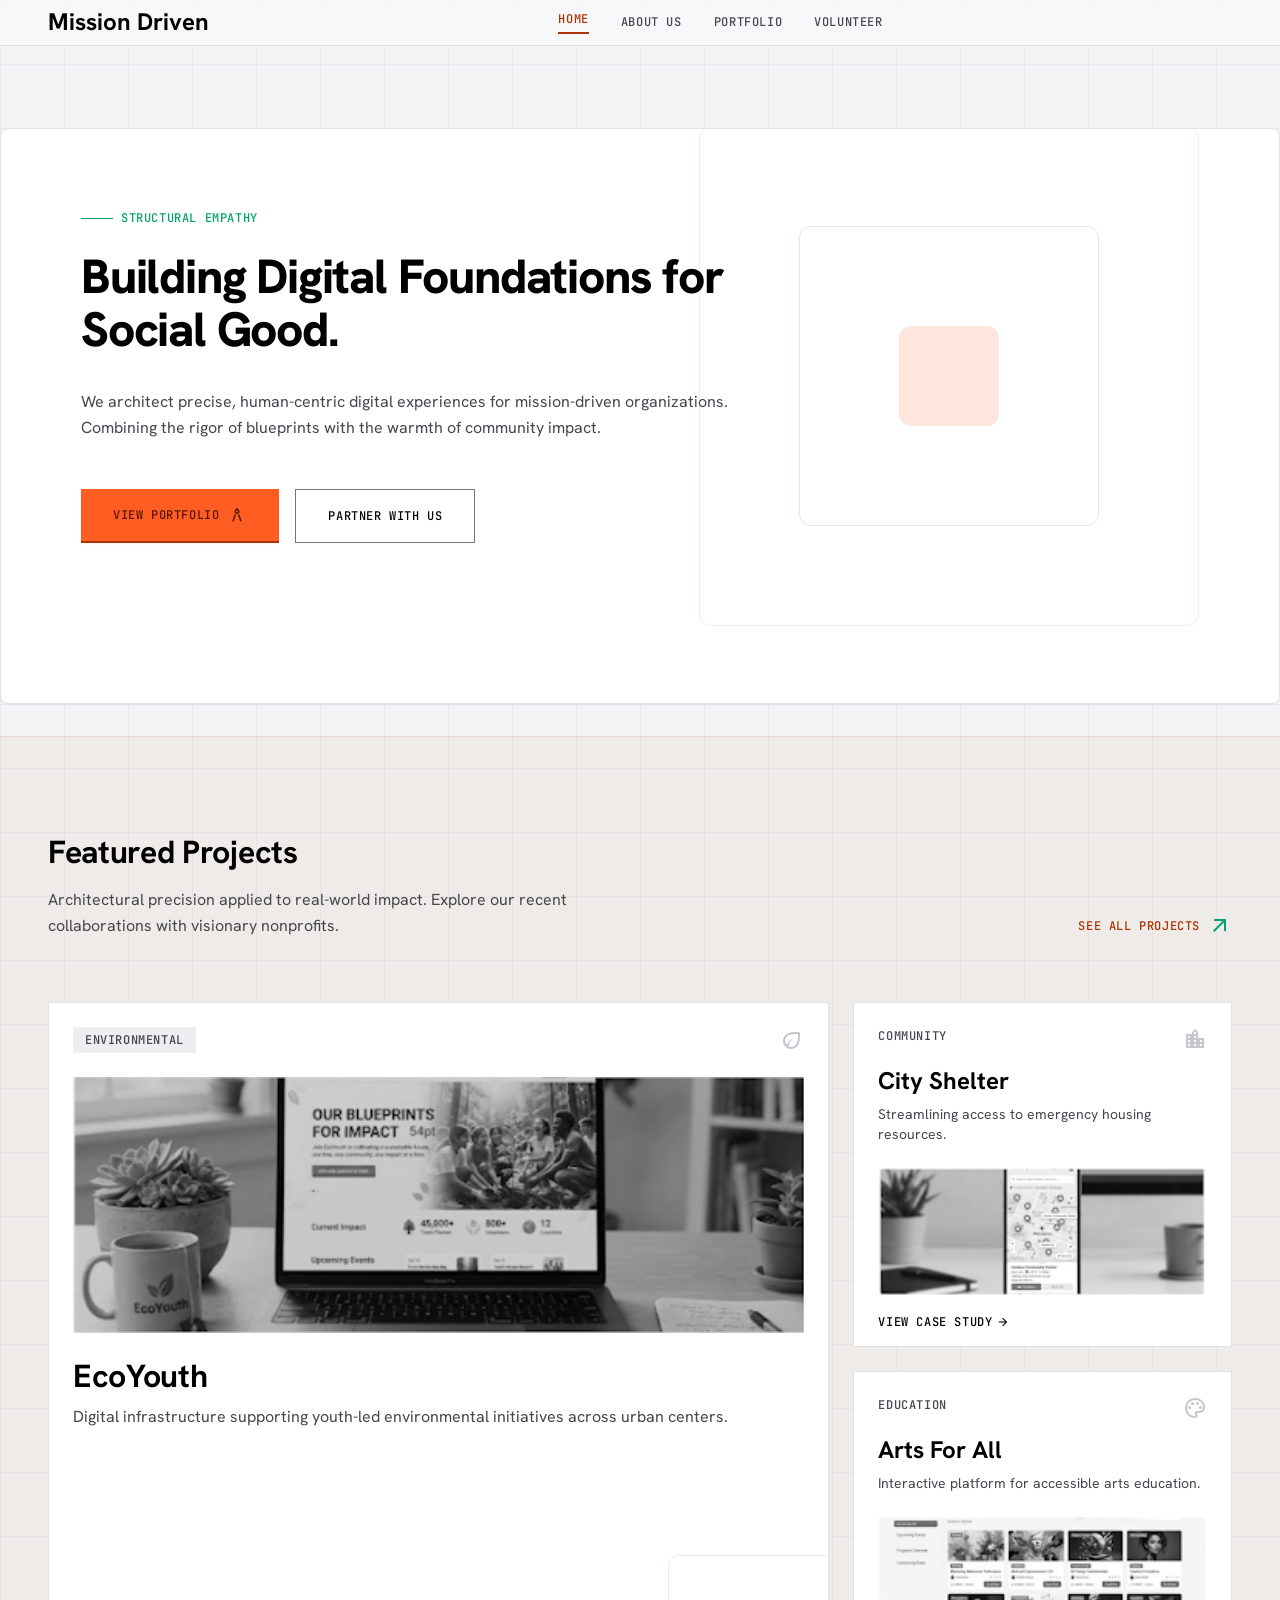
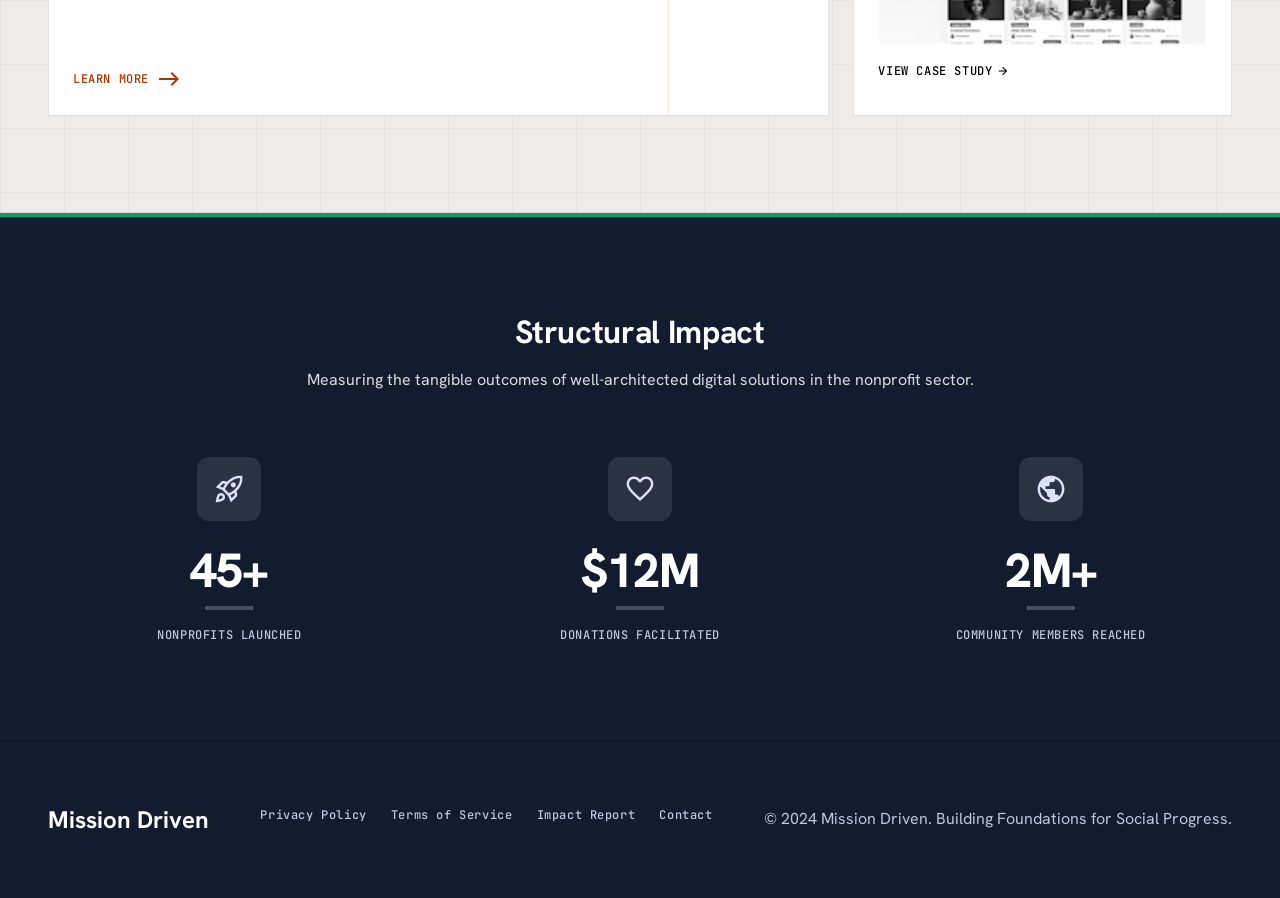
==== mission-driven-github-pages/index.html @ 4c07fe92 "Add files via upload" ====
<!DOCTYPE html>

<html lang="en"><head>
<meta charset="utf-8"/>
<meta content="width=device-width, initial-scale=1.0" name="viewport"/>
<title>Mission Driven | Building Digital Foundations for Social Good</title>

<link href="https://fonts.googleapis.com/css2?family=Material+Symbols+Outlined:wght,FILL@100..700,0..1&amp;display=swap" rel="stylesheet"/>
<link href="https://fonts.googleapis.com/css2?family=Hanken+Grotesk:wght@400;700;800&amp;family=JetBrains+Mono:wght@500&amp;display=swap" rel="stylesheet"/>

<link href="styles.css" rel="stylesheet"/></head>
<body class="page-home bg-surface-container-low text-on-background font-body-md antialiased min-h-screen flex flex-col structural-grid relative">
<!-- TopNavBar -->
<header class="bg-surface/80 dark:bg-surface-container-highest/80 backdrop-blur-md fixed top-0 w-full z-50 border-b border-primary/10 transition-all duration-200 ease-in-out">
<div class="flex justify-between items-center w-full px-margin-desktop py-unit max-w-max-width mx-auto">
<div class="flex items-center gap-4 hover:translate-x-[-2px] hover:translate-y-[-2px] hover:shadow-[2px_2px_0px_0px_rgba(173,51,0,1)] transition-all duration-200">
<span class="font-headline-lg text-headline-lg-mobile font-bold text-primary dark:text-primary-fixed">Mission Driven</span>
</div>
<nav class="hidden md:flex gap-8 items-center h-full">
<a class="font-label-sm text-label-sm uppercase text-secondary font-bold border-b-2 border-secondary pb-1 hover:translate-x-[-2px] hover:translate-y-[-2px] hover:shadow-[2px_2px_0px_0px_rgba(173,51,0,1)] transition-all duration-200" href="index.html">Home</a>
<a class="font-label-sm text-label-sm uppercase text-on-surface-variant hover:text-primary transition-colors hover:translate-x-[-2px] hover:translate-y-[-2px] hover:shadow-[2px_2px_0px_0px_rgba(173,51,0,1)] duration-200" href="about.html">About Us</a>
<a class="font-label-sm text-label-sm uppercase text-on-surface-variant hover:text-primary transition-colors hover:translate-x-[-2px] hover:translate-y-[-2px] hover:shadow-[2px_2px_0px_0px_rgba(173,51,0,1)] duration-200" href="portfolio.html">Portfolio</a>
<a class="font-label-sm text-label-sm uppercase text-on-surface-variant hover:text-primary transition-colors hover:translate-x-[-2px] hover:translate-y-[-2px] hover:shadow-[2px_2px_0px_0px_rgba(173,51,0,1)] duration-200" href="volunteer.html">Volunteer</a>
</nav>
<div class="flex items-center">
<button class="md:hidden text-primary">
<span class="material-symbols-outlined" data-icon="menu">menu</span>
</button>
</div>
</div>
</header>
<main class="flex-grow pt-24">
<!-- Hero Section -->
<section class="relative pt-12 pb-32 px-margin-mobile md:px-margin-desktop max-w-max-width mx-auto overflow-hidden bg-surface-container-lowest my-8 rounded-xl shadow-sm border border-surface-container-highest">
<div class="grid grid-cols-1 md:grid-cols-12 gap-gutter relative z-10 p-8">
<div class="col-span-1 md:col-span-8 flex flex-col justify-center">
<div class="inline-flex items-center gap-2 mb-6 font-label-sm text-label-sm uppercase text-vital-green">
<span class="w-8 h-[1px] bg-vital-green"></span>
                        STRUCTURAL EMPATHY
                    </div>
<h1 class="font-display-lg text-headline-lg-mobile md:text-display-lg text-primary mb-8 tracking-tight max-w-3xl">
                        Building Digital Foundations for Social Good.
                    </h1>
<p class="font-body-md text-body-md text-on-surface-variant mb-12 max-w-2xl leading-relaxed">
                        We architect precise, human-centric digital experiences for mission-driven organizations. Combining the rigor of blueprints with the warmth of community impact.
                    </p>
<div class="flex flex-wrap gap-4">
<button class="bg-secondary-container text-on-secondary-container font-label-sm text-label-sm uppercase px-8 py-4 rounded hover:text-on-secondary transition-colors flex items-center gap-2 border-b-2 border-secondary shadow-sm hover:translate-x-[-2px] hover:translate-y-[-2px] hover:shadow-[2px_2px_0px_0px_rgba(173,51,0,1)] hover:bg-vital-green" onclick="window.location.href='portfolio.html'" type="button">
                            View Portfolio
                            <span class="material-symbols-outlined" data-icon="architecture" style="font-size: 20px;">architecture</span>
</button>
<button class="bg-transparent border border-outline text-primary font-label-sm text-label-sm uppercase px-8 py-4 rounded hover:bg-surface-container transition-colors flex items-center gap-2 hover:translate-x-[-2px] hover:translate-y-[-2px] hover:shadow-[2px_2px_0px_0px_rgba(173,51,0,1)]" onclick="window.location.href='volunteer.html'" type="button">
                            Partner With Us
                        </button>
</div>
</div>
<div class="hidden md:block col-span-4 relative">
<div class="absolute right-0 top-1/2 transform -translate-y-1/2 w-[500px] h-[500px] border border-secondary/20 rounded-full flex items-center justify-center opacity-50">
<div class="w-[300px] h-[300px] border border-secondary/30 rounded-full flex items-center justify-center">
<div class="w-[100px] h-[100px] bg-secondary-container/30 rounded-full"></div>
</div>
</div>
</div>
</div>
</section>
<!-- Featured Projects (Bento Grid) -->
<section class="py-24 px-margin-mobile md:px-margin-desktop bg-secondary/5 border-y border-secondary/10">
<div class="max-w-max-width mx-auto">
<div class="flex flex-col md:flex-row justify-between items-end mb-16">
<div>
<h2 class="font-headline-lg text-headline-lg text-primary mb-4">Featured Projects</h2>
<p class="font-body-md text-body-md text-on-surface-variant max-w-xl">
                            Architectural precision applied to real-world impact. Explore our recent collaborations with visionary nonprofits.
                        </p>
</div>
<button class="hidden md:flex text-secondary font-label-sm text-label-sm uppercase items-center gap-2 hover:text-secondary-container transition-colors mt-6 md:mt-0" onclick="window.location.href='portfolio.html'" type="button">
                        See All Projects
                        <span class="material-symbols-outlined text-vital-green" data-icon="arrow_outward">arrow_outward</span>
</button>
</div>
<div class="grid grid-cols-1 md:grid-cols-12 gap-gutter">
<!-- Project 1: Large Span -->
<div class="col-span-1 md:col-span-8 group architectural-border bg-surface-container-lowest rounded p-6 hover:shadow-[0_10px_20px_rgba(15,23,42,0.05)] hover:border-secondary transition-all duration-300 flex flex-col relative overflow-hidden">
<div class="flex justify-between items-start mb-6 z-10 relative">
<span class="font-label-sm text-label-sm uppercase text-on-surface-variant bg-surface-container px-3 py-1 rounded">Environmental</span>
<span class="material-symbols-outlined text-outline-variant group-hover:text-secondary transition-colors">eco</span>
</div>
<div class="flex-grow z-10 relative mb-8">
<div class="h-64 w-full bg-surface-container-high rounded mb-6 overflow-hidden relative">
<img class="object-cover w-full h-full grayscale group-hover:grayscale-0 transition-all duration-500" data-alt="A clean, modern website interface displayed on a laptop screen for an environmental nonprofit called EcoYouth. The UI features lush green accents, high-quality photography of youth planting trees, and clear typography on a stark white background. The overall aesthetic is professional, minimalist, and deeply connected to nature and community action." src="images/ecoyouth.png"/>
<div class="absolute inset-0 bg-primary/10 group-hover:bg-transparent transition-colors"></div>
</div>
<h3 class="font-headline-lg text-headline-lg-mobile md:text-headline-lg text-primary mb-2">EcoYouth</h3>
<p class="font-body-md text-body-md text-on-surface-variant">Digital infrastructure supporting youth-led environmental initiatives across urban centers.</p>
</div>
<div class="mt-auto z-10 relative">
<button class="text-secondary font-label-sm text-label-sm uppercase flex items-center gap-2 group-hover:gap-4 transition-all" onclick="window.location.href='portfolio.html'" type="button">
                                Learn More <span class="material-symbols-outlined">east</span>
</button>
</div>
<!-- Blueprint decoration -->
<div class="absolute -bottom-24 -right-24 w-64 h-64 border border-secondary/10 rounded-full z-0 group-hover:scale-110 transition-transform duration-700"></div>
</div>
<!-- Projects 2 & 3: Vertical Stack -->
<div class="col-span-1 md:col-span-4 flex flex-col gap-gutter">
<!-- Project 2 -->
<div class="flex-1 architectural-border bg-surface-container-lowest rounded p-6 hover:shadow-[0_10px_20px_rgba(15,23,42,0.05)] hover:border-secondary transition-all duration-300 group relative overflow-hidden">
<div class="flex justify-between items-start mb-4 z-10 relative">
<span class="font-label-sm text-label-sm uppercase text-on-surface-variant">Community</span>
<span class="material-symbols-outlined text-outline-variant group-hover:text-secondary transition-colors">location_city</span>
</div>
<h3 class="font-headline-lg text-headline-lg-mobile text-primary mb-2 z-10 relative">City Shelter</h3>
<p class="font-body-md text-body-md text-on-surface-variant mb-6 text-sm z-10 relative">Streamlining access to emergency housing resources.</p>
<div class="h-32 w-full bg-surface-container-high rounded mb-4 overflow-hidden relative z-10">
<img class="object-cover w-full h-full grayscale group-hover:grayscale-0 transition-all duration-500" data-alt="A mobile app interface displaying a map with safe shelter locations. The UI is clean, functional, and highly accessible, using a calming color palette of soft blues and stark whites. The design emphasizes clarity, with large legible typography and intuitive iconography, reflecting a modern approach to crisis response tools." src="images/city-shelter.png"/>
</div>
<button class="text-primary font-label-sm text-label-sm uppercase flex items-center gap-1 group-hover:text-secondary transition-colors z-10 relative mt-auto" onclick="window.location.href='portfolio.html'" type="button">
                                View Case Study <span class="material-symbols-outlined text-sm">arrow_forward</span>
</button>
</div>
<!-- Project 3 -->
<div class="flex-1 architectural-border bg-surface-container-lowest rounded p-6 hover:shadow-[0_10px_20px_rgba(15,23,42,0.05)] hover:border-secondary transition-all duration-300 group relative overflow-hidden">
<div class="flex justify-between items-start mb-4 z-10 relative">
<span class="font-label-sm text-label-sm uppercase text-on-surface-variant">Education</span>
<span class="material-symbols-outlined text-outline-variant group-hover:text-secondary transition-colors">palette</span>
</div>
<h3 class="font-headline-lg text-headline-lg-mobile text-primary mb-2 z-10 relative">Arts For All</h3>
<p class="font-body-md text-body-md text-on-surface-variant mb-6 text-sm z-10 relative">Interactive platform for accessible arts education.</p>
<div class="h-32 w-full bg-surface-container-high rounded mb-4 overflow-hidden relative z-10">
<img class="object-cover w-full h-full grayscale group-hover:grayscale-0 transition-all duration-500" data-alt="A colorful yet structured web portal interface designed for arts education. The screen shows a grid of vibrant art classes balanced by strict architectural grid lines and generous whitespace. The UI feels both creative and deeply organized, showcasing high-contrast typography and engaging thumbnails of art projects." src="images/arts-for-all.png"/>
</div>
<button class="text-primary font-label-sm text-label-sm uppercase flex items-center gap-1 group-hover:text-secondary transition-colors z-10 relative mt-auto" onclick="window.location.href='portfolio.html'" type="button">
                                View Case Study <span class="material-symbols-outlined text-sm">arrow_forward</span>
</button>
</div>
</div>
</div>
</div></section>
<!-- Our Impact Stats -->
<section class="py-24 px-margin-mobile md:px-margin-desktop relative bg-primary-container border-t-4 border-vital-green" id="impact">
<div class="max-w-max-width mx-auto">
<div class="text-center mb-16">
<h2 class="font-headline-lg text-headline-lg text-on-primary mb-4">Structural Impact</h2>
<p class="font-body-md text-body-md text-inverse-on-surface max-w-2xl mx-auto opacity-90">
                        Measuring the tangible outcomes of well-architected digital solutions in the nonprofit sector.
                    </p>
</div>
<div class="grid grid-cols-1 md:grid-cols-3 gap-12">
<!-- Stat 1 -->
<div class="flex flex-col items-center text-center group">
<div class="w-16 h-16 rounded-full bg-surface/10 flex items-center justify-center mb-6 transition-colors group-hover:bg-vital-green">
<span class="material-symbols-outlined text-primary-fixed group-hover:text-on-secondary-container transition-colors" style="font-size: 32px;">rocket_launch</span>
</div>
<div class="font-display-lg text-display-lg text-on-primary mb-2">45+</div>
<div class="w-12 h-1 bg-outline-variant/30 mb-4 group-hover:bg-secondary transition-colors"></div>
<h4 class="font-label-sm text-label-sm text-primary-fixed-dim uppercase tracking-wider">Nonprofits Launched</h4>
</div>
<!-- Stat 2 -->
<div class="flex flex-col items-center text-center group">
<div class="w-16 h-16 rounded-full bg-surface/10 flex items-center justify-center mb-6 transition-colors group-hover:bg-vital-green">
<span class="material-symbols-outlined text-primary-fixed group-hover:text-on-secondary-container transition-colors" style="font-size: 32px;">favorite</span>
</div>
<div class="font-display-lg text-display-lg text-on-primary mb-2">$12M</div>
<div class="w-12 h-1 bg-outline-variant/30 mb-4 group-hover:bg-secondary transition-colors"></div>
<h4 class="font-label-sm text-label-sm text-primary-fixed-dim uppercase tracking-wider">Donations Facilitated</h4>
</div>
<!-- Stat 3 -->
<div class="flex flex-col items-center text-center group">
<div class="w-16 h-16 rounded-full bg-surface/10 flex items-center justify-center mb-6 transition-colors group-hover:bg-vital-green">
<span class="material-symbols-outlined text-primary-fixed group-hover:text-on-secondary-container transition-colors" style="font-size: 32px;">public</span>
</div>
<div class="font-display-lg text-display-lg text-on-primary mb-2">2M+</div>
<div class="w-12 h-1 bg-outline-variant/30 mb-4 group-hover:bg-secondary transition-colors"></div>
<h4 class="font-label-sm text-label-sm text-primary-fixed-dim uppercase tracking-wider">Community Members Reached</h4>
</div>
</div>
</div>
</section>
</main>
<!-- Footer -->
<footer class="bg-primary-container dark:bg-surface-container-lowest w-full py-16 px-margin-desktop border-t-2 border-primary/20 transition-all duration-200">
<div class="flex flex-col md:flex-row justify-between items-start gap-gutter max-w-max-width mx-auto">
<div class="font-headline-lg text-headline-lg-mobile text-on-primary dark:text-primary mb-4 md:mb-0">
                Mission Driven
            </div>
<nav class="flex flex-wrap justify-center md:justify-end gap-6 mb-4 md:mb-0">
<a class="font-label-sm text-label-sm text-primary-fixed-dim dark:text-on-surface-variant hover:text-secondary-container transition-colors" href="#">Privacy Policy</a>
<a class="font-label-sm text-label-sm text-primary-fixed-dim dark:text-on-surface-variant hover:text-secondary-container transition-colors" href="#">Terms of Service</a>
<a class="font-label-sm text-label-sm text-primary-fixed-dim dark:text-on-surface-variant hover:text-secondary-container transition-colors" href="#">Impact Report</a>
<a class="font-label-sm text-label-sm text-primary-fixed-dim dark:text-on-surface-variant hover:text-secondary-container transition-colors" href="#">Contact</a>
</nav>
<div class="font-body-md text-body-md text-primary-fixed-dim mt-4 md:mt-0 w-full md:w-auto text-center md:text-right">
                © 2024 Mission Driven. Building Foundations for Social Progress.
            </div>
</div>
</footer>
</body></html>
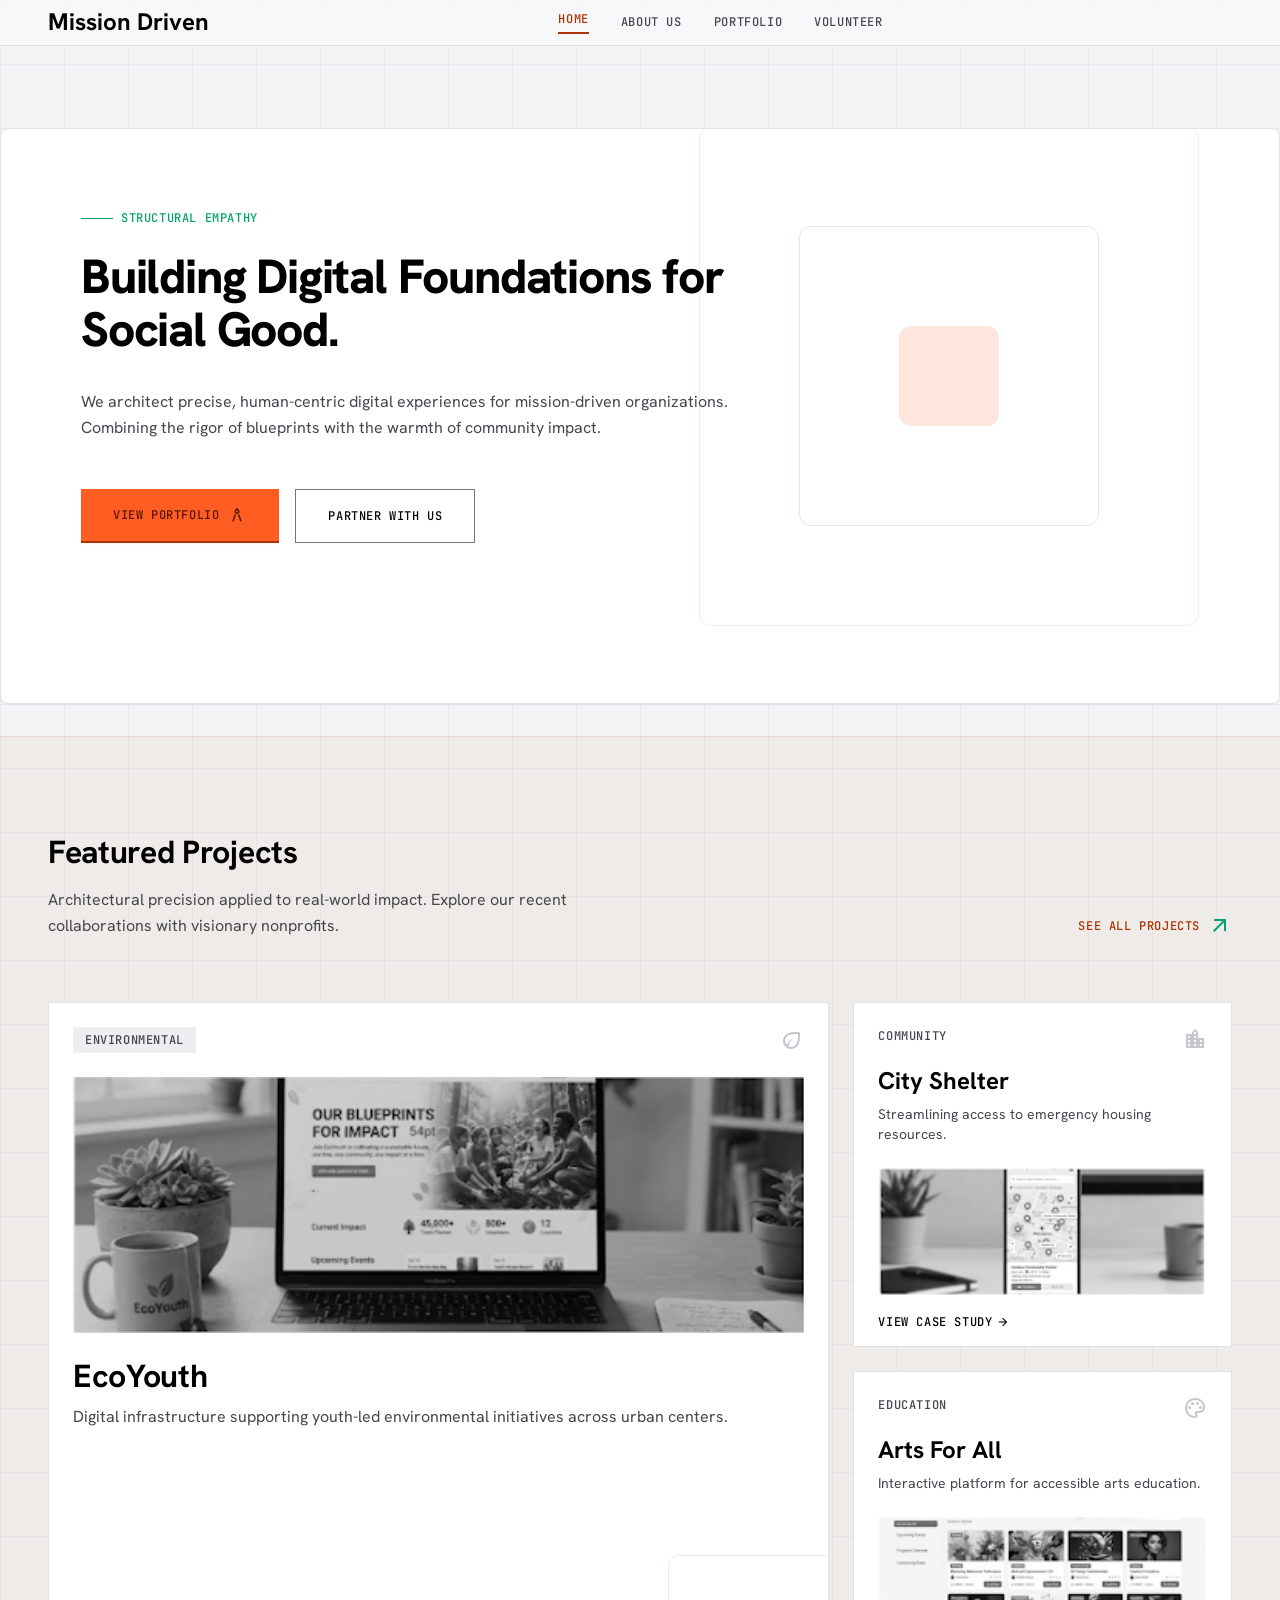
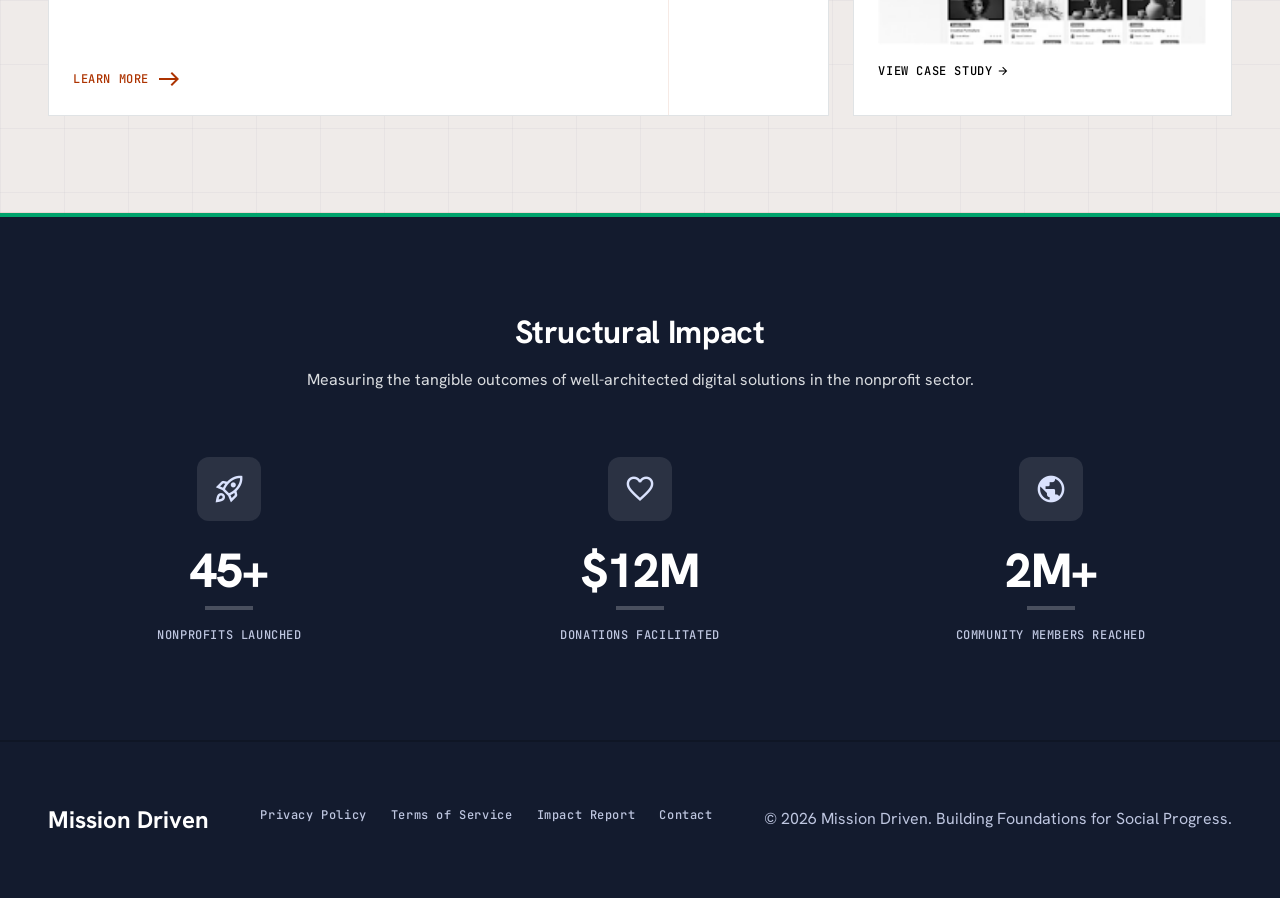
==== commit 979853b1: "Update index.html" ====
--- a/mission-driven-github-pages/index.html
+++ b/mission-driven-github-pages/index.html
@@ -1,197 +1,450 @@
 <!DOCTYPE html>
-
-<html lang="en"><head>
-<meta charset="utf-8"/>
-<meta content="width=device-width, initial-scale=1.0" name="viewport"/>
-<title>Mission Driven | Building Digital Foundations for Social Good</title>
-
-<link href="https://fonts.googleapis.com/css2?family=Material+Symbols+Outlined:wght,FILL@100..700,0..1&amp;display=swap" rel="stylesheet"/>
-<link href="https://fonts.googleapis.com/css2?family=Hanken+Grotesk:wght@400;700;800&amp;family=JetBrains+Mono:wght@500&amp;display=swap" rel="stylesheet"/>
-
-<link href="styles.css" rel="stylesheet"/></head>
+<html lang="en">
+<head>
+  <meta charset="utf-8" />
+  <meta name="viewport" content="width=device-width, initial-scale=1.0" />
+
+  <title>Mission Driven | Building Digital Foundations for Social Good</title>
+
+  <link
+    href="https://fonts.googleapis.com/css2?family=Material+Symbols+Outlined:wght,FILL@100..700,0..1&display=swap"
+    rel="stylesheet"
+  />
+
+  <link
+    href="https://fonts.googleapis.com/css2?family=Hanken+Grotesk:wght@400;700;800&family=JetBrains+Mono:wght@500&display=swap"
+    rel="stylesheet"
+  />
+
+  <link href="styles.css" rel="stylesheet" />
+</head>
+
 <body class="page-home bg-surface-container-low text-on-background font-body-md antialiased min-h-screen flex flex-col structural-grid relative">
-<!-- TopNavBar -->
-<header class="bg-surface/80 dark:bg-surface-container-highest/80 backdrop-blur-md fixed top-0 w-full z-50 border-b border-primary/10 transition-all duration-200 ease-in-out">
-<div class="flex justify-between items-center w-full px-margin-desktop py-unit max-w-max-width mx-auto">
-<div class="flex items-center gap-4 hover:translate-x-[-2px] hover:translate-y-[-2px] hover:shadow-[2px_2px_0px_0px_rgba(173,51,0,1)] transition-all duration-200">
-<span class="font-headline-lg text-headline-lg-mobile font-bold text-primary dark:text-primary-fixed">Mission Driven</span>
-</div>
-<nav class="hidden md:flex gap-8 items-center h-full">
-<a class="font-label-sm text-label-sm uppercase text-secondary font-bold border-b-2 border-secondary pb-1 hover:translate-x-[-2px] hover:translate-y-[-2px] hover:shadow-[2px_2px_0px_0px_rgba(173,51,0,1)] transition-all duration-200" href="index.html">Home</a>
-<a class="font-label-sm text-label-sm uppercase text-on-surface-variant hover:text-primary transition-colors hover:translate-x-[-2px] hover:translate-y-[-2px] hover:shadow-[2px_2px_0px_0px_rgba(173,51,0,1)] duration-200" href="about.html">About Us</a>
-<a class="font-label-sm text-label-sm uppercase text-on-surface-variant hover:text-primary transition-colors hover:translate-x-[-2px] hover:translate-y-[-2px] hover:shadow-[2px_2px_0px_0px_rgba(173,51,0,1)] duration-200" href="portfolio.html">Portfolio</a>
-<a class="font-label-sm text-label-sm uppercase text-on-surface-variant hover:text-primary transition-colors hover:translate-x-[-2px] hover:translate-y-[-2px] hover:shadow-[2px_2px_0px_0px_rgba(173,51,0,1)] duration-200" href="volunteer.html">Volunteer</a>
-</nav>
-<div class="flex items-center">
-<button class="md:hidden text-primary">
-<span class="material-symbols-outlined" data-icon="menu">menu</span>
-</button>
-</div>
-</div>
-</header>
-<main class="flex-grow pt-24">
-<!-- Hero Section -->
-<section class="relative pt-12 pb-32 px-margin-mobile md:px-margin-desktop max-w-max-width mx-auto overflow-hidden bg-surface-container-lowest my-8 rounded-xl shadow-sm border border-surface-container-highest">
-<div class="grid grid-cols-1 md:grid-cols-12 gap-gutter relative z-10 p-8">
-<div class="col-span-1 md:col-span-8 flex flex-col justify-center">
-<div class="inline-flex items-center gap-2 mb-6 font-label-sm text-label-sm uppercase text-vital-green">
-<span class="w-8 h-[1px] bg-vital-green"></span>
-                        STRUCTURAL EMPATHY
-                    </div>
-<h1 class="font-display-lg text-headline-lg-mobile md:text-display-lg text-primary mb-8 tracking-tight max-w-3xl">
-                        Building Digital Foundations for Social Good.
-                    </h1>
-<p class="font-body-md text-body-md text-on-surface-variant mb-12 max-w-2xl leading-relaxed">
-                        We architect precise, human-centric digital experiences for mission-driven organizations. Combining the rigor of blueprints with the warmth of community impact.
-                    </p>
-<div class="flex flex-wrap gap-4">
-<button class="bg-secondary-container text-on-secondary-container font-label-sm text-label-sm uppercase px-8 py-4 rounded hover:text-on-secondary transition-colors flex items-center gap-2 border-b-2 border-secondary shadow-sm hover:translate-x-[-2px] hover:translate-y-[-2px] hover:shadow-[2px_2px_0px_0px_rgba(173,51,0,1)] hover:bg-vital-green" onclick="window.location.href='portfolio.html'" type="button">
-                            View Portfolio
-                            <span class="material-symbols-outlined" data-icon="architecture" style="font-size: 20px;">architecture</span>
-</button>
-<button class="bg-transparent border border-outline text-primary font-label-sm text-label-sm uppercase px-8 py-4 rounded hover:bg-surface-container transition-colors flex items-center gap-2 hover:translate-x-[-2px] hover:translate-y-[-2px] hover:shadow-[2px_2px_0px_0px_rgba(173,51,0,1)]" onclick="window.location.href='volunteer.html'" type="button">
-                            Partner With Us
-                        </button>
-</div>
-</div>
-<div class="hidden md:block col-span-4 relative">
-<div class="absolute right-0 top-1/2 transform -translate-y-1/2 w-[500px] h-[500px] border border-secondary/20 rounded-full flex items-center justify-center opacity-50">
-<div class="w-[300px] h-[300px] border border-secondary/30 rounded-full flex items-center justify-center">
-<div class="w-[100px] h-[100px] bg-secondary-container/30 rounded-full"></div>
-</div>
-</div>
-</div>
-</div>
-</section>
-<!-- Featured Projects (Bento Grid) -->
-<section class="py-24 px-margin-mobile md:px-margin-desktop bg-secondary/5 border-y border-secondary/10">
-<div class="max-w-max-width mx-auto">
-<div class="flex flex-col md:flex-row justify-between items-end mb-16">
-<div>
-<h2 class="font-headline-lg text-headline-lg text-primary mb-4">Featured Projects</h2>
-<p class="font-body-md text-body-md text-on-surface-variant max-w-xl">
-                            Architectural precision applied to real-world impact. Explore our recent collaborations with visionary nonprofits.
-                        </p>
-</div>
-<button class="hidden md:flex text-secondary font-label-sm text-label-sm uppercase items-center gap-2 hover:text-secondary-container transition-colors mt-6 md:mt-0" onclick="window.location.href='portfolio.html'" type="button">
-                        See All Projects
-                        <span class="material-symbols-outlined text-vital-green" data-icon="arrow_outward">arrow_outward</span>
-</button>
-</div>
-<div class="grid grid-cols-1 md:grid-cols-12 gap-gutter">
-<!-- Project 1: Large Span -->
-<div class="col-span-1 md:col-span-8 group architectural-border bg-surface-container-lowest rounded p-6 hover:shadow-[0_10px_20px_rgba(15,23,42,0.05)] hover:border-secondary transition-all duration-300 flex flex-col relative overflow-hidden">
-<div class="flex justify-between items-start mb-6 z-10 relative">
-<span class="font-label-sm text-label-sm uppercase text-on-surface-variant bg-surface-container px-3 py-1 rounded">Environmental</span>
-<span class="material-symbols-outlined text-outline-variant group-hover:text-secondary transition-colors">eco</span>
-</div>
-<div class="flex-grow z-10 relative mb-8">
-<div class="h-64 w-full bg-surface-container-high rounded mb-6 overflow-hidden relative">
-<img class="object-cover w-full h-full grayscale group-hover:grayscale-0 transition-all duration-500" data-alt="A clean, modern website interface displayed on a laptop screen for an environmental nonprofit called EcoYouth. The UI features lush green accents, high-quality photography of youth planting trees, and clear typography on a stark white background. The overall aesthetic is professional, minimalist, and deeply connected to nature and community action." src="images/ecoyouth.png"/>
-<div class="absolute inset-0 bg-primary/10 group-hover:bg-transparent transition-colors"></div>
-</div>
-<h3 class="font-headline-lg text-headline-lg-mobile md:text-headline-lg text-primary mb-2">EcoYouth</h3>
-<p class="font-body-md text-body-md text-on-surface-variant">Digital infrastructure supporting youth-led environmental initiatives across urban centers.</p>
-</div>
-<div class="mt-auto z-10 relative">
-<button class="text-secondary font-label-sm text-label-sm uppercase flex items-center gap-2 group-hover:gap-4 transition-all" onclick="window.location.href='portfolio.html'" type="button">
-                                Learn More <span class="material-symbols-outlined">east</span>
-</button>
-</div>
-<!-- Blueprint decoration -->
-<div class="absolute -bottom-24 -right-24 w-64 h-64 border border-secondary/10 rounded-full z-0 group-hover:scale-110 transition-transform duration-700"></div>
-</div>
-<!-- Projects 2 & 3: Vertical Stack -->
-<div class="col-span-1 md:col-span-4 flex flex-col gap-gutter">
-<!-- Project 2 -->
-<div class="flex-1 architectural-border bg-surface-container-lowest rounded p-6 hover:shadow-[0_10px_20px_rgba(15,23,42,0.05)] hover:border-secondary transition-all duration-300 group relative overflow-hidden">
-<div class="flex justify-between items-start mb-4 z-10 relative">
-<span class="font-label-sm text-label-sm uppercase text-on-surface-variant">Community</span>
-<span class="material-symbols-outlined text-outline-variant group-hover:text-secondary transition-colors">location_city</span>
-</div>
-<h3 class="font-headline-lg text-headline-lg-mobile text-primary mb-2 z-10 relative">City Shelter</h3>
-<p class="font-body-md text-body-md text-on-surface-variant mb-6 text-sm z-10 relative">Streamlining access to emergency housing resources.</p>
-<div class="h-32 w-full bg-surface-container-high rounded mb-4 overflow-hidden relative z-10">
-<img class="object-cover w-full h-full grayscale group-hover:grayscale-0 transition-all duration-500" data-alt="A mobile app interface displaying a map with safe shelter locations. The UI is clean, functional, and highly accessible, using a calming color palette of soft blues and stark whites. The design emphasizes clarity, with large legible typography and intuitive iconography, reflecting a modern approach to crisis response tools." src="images/city-shelter.png"/>
-</div>
-<button class="text-primary font-label-sm text-label-sm uppercase flex items-center gap-1 group-hover:text-secondary transition-colors z-10 relative mt-auto" onclick="window.location.href='portfolio.html'" type="button">
-                                View Case Study <span class="material-symbols-outlined text-sm">arrow_forward</span>
-</button>
-</div>
-<!-- Project 3 -->
-<div class="flex-1 architectural-border bg-surface-container-lowest rounded p-6 hover:shadow-[0_10px_20px_rgba(15,23,42,0.05)] hover:border-secondary transition-all duration-300 group relative overflow-hidden">
-<div class="flex justify-between items-start mb-4 z-10 relative">
-<span class="font-label-sm text-label-sm uppercase text-on-surface-variant">Education</span>
-<span class="material-symbols-outlined text-outline-variant group-hover:text-secondary transition-colors">palette</span>
-</div>
-<h3 class="font-headline-lg text-headline-lg-mobile text-primary mb-2 z-10 relative">Arts For All</h3>
-<p class="font-body-md text-body-md text-on-surface-variant mb-6 text-sm z-10 relative">Interactive platform for accessible arts education.</p>
-<div class="h-32 w-full bg-surface-container-high rounded mb-4 overflow-hidden relative z-10">
-<img class="object-cover w-full h-full grayscale group-hover:grayscale-0 transition-all duration-500" data-alt="A colorful yet structured web portal interface designed for arts education. The screen shows a grid of vibrant art classes balanced by strict architectural grid lines and generous whitespace. The UI feels both creative and deeply organized, showcasing high-contrast typography and engaging thumbnails of art projects." src="images/arts-for-all.png"/>
-</div>
-<button class="text-primary font-label-sm text-label-sm uppercase flex items-center gap-1 group-hover:text-secondary transition-colors z-10 relative mt-auto" onclick="window.location.href='portfolio.html'" type="button">
-                                View Case Study <span class="material-symbols-outlined text-sm">arrow_forward</span>
-</button>
-</div>
-</div>
-</div>
-</div></section>
-<!-- Our Impact Stats -->
-<section class="py-24 px-margin-mobile md:px-margin-desktop relative bg-primary-container border-t-4 border-vital-green" id="impact">
-<div class="max-w-max-width mx-auto">
-<div class="text-center mb-16">
-<h2 class="font-headline-lg text-headline-lg text-on-primary mb-4">Structural Impact</h2>
-<p class="font-body-md text-body-md text-inverse-on-surface max-w-2xl mx-auto opacity-90">
-                        Measuring the tangible outcomes of well-architected digital solutions in the nonprofit sector.
-                    </p>
-</div>
-<div class="grid grid-cols-1 md:grid-cols-3 gap-12">
-<!-- Stat 1 -->
-<div class="flex flex-col items-center text-center group">
-<div class="w-16 h-16 rounded-full bg-surface/10 flex items-center justify-center mb-6 transition-colors group-hover:bg-vital-green">
-<span class="material-symbols-outlined text-primary-fixed group-hover:text-on-secondary-container transition-colors" style="font-size: 32px;">rocket_launch</span>
-</div>
-<div class="font-display-lg text-display-lg text-on-primary mb-2">45+</div>
-<div class="w-12 h-1 bg-outline-variant/30 mb-4 group-hover:bg-secondary transition-colors"></div>
-<h4 class="font-label-sm text-label-sm text-primary-fixed-dim uppercase tracking-wider">Nonprofits Launched</h4>
-</div>
-<!-- Stat 2 -->
-<div class="flex flex-col items-center text-center group">
-<div class="w-16 h-16 rounded-full bg-surface/10 flex items-center justify-center mb-6 transition-colors group-hover:bg-vital-green">
-<span class="material-symbols-outlined text-primary-fixed group-hover:text-on-secondary-container transition-colors" style="font-size: 32px;">favorite</span>
-</div>
-<div class="font-display-lg text-display-lg text-on-primary mb-2">$12M</div>
-<div class="w-12 h-1 bg-outline-variant/30 mb-4 group-hover:bg-secondary transition-colors"></div>
-<h4 class="font-label-sm text-label-sm text-primary-fixed-dim uppercase tracking-wider">Donations Facilitated</h4>
-</div>
-<!-- Stat 3 -->
-<div class="flex flex-col items-center text-center group">
-<div class="w-16 h-16 rounded-full bg-surface/10 flex items-center justify-center mb-6 transition-colors group-hover:bg-vital-green">
-<span class="material-symbols-outlined text-primary-fixed group-hover:text-on-secondary-container transition-colors" style="font-size: 32px;">public</span>
-</div>
-<div class="font-display-lg text-display-lg text-on-primary mb-2">2M+</div>
-<div class="w-12 h-1 bg-outline-variant/30 mb-4 group-hover:bg-secondary transition-colors"></div>
-<h4 class="font-label-sm text-label-sm text-primary-fixed-dim uppercase tracking-wider">Community Members Reached</h4>
-</div>
-</div>
-</div>
-</section>
-</main>
-<!-- Footer -->
-<footer class="bg-primary-container dark:bg-surface-container-lowest w-full py-16 px-margin-desktop border-t-2 border-primary/20 transition-all duration-200">
-<div class="flex flex-col md:flex-row justify-between items-start gap-gutter max-w-max-width mx-auto">
-<div class="font-headline-lg text-headline-lg-mobile text-on-primary dark:text-primary mb-4 md:mb-0">
-                Mission Driven
-            </div>
-<nav class="flex flex-wrap justify-center md:justify-end gap-6 mb-4 md:mb-0">
-<a class="font-label-sm text-label-sm text-primary-fixed-dim dark:text-on-surface-variant hover:text-secondary-container transition-colors" href="#">Privacy Policy</a>
-<a class="font-label-sm text-label-sm text-primary-fixed-dim dark:text-on-surface-variant hover:text-secondary-container transition-colors" href="#">Terms of Service</a>
-<a class="font-label-sm text-label-sm text-primary-fixed-dim dark:text-on-surface-variant hover:text-secondary-container transition-colors" href="#">Impact Report</a>
-<a class="font-label-sm text-label-sm text-primary-fixed-dim dark:text-on-surface-variant hover:text-secondary-container transition-colors" href="#">Contact</a>
-</nav>
-<div class="font-body-md text-body-md text-primary-fixed-dim mt-4 md:mt-0 w-full md:w-auto text-center md:text-right">
-                © 2024 Mission Driven. Building Foundations for Social Progress.
-            </div>
-</div>
-</footer>
-</body></html>+
+  <!-- Top Navigation -->
+  <header class="bg-surface/80 dark:bg-surface-container-highest/80 backdrop-blur-md fixed top-0 w-full z-50 border-b border-primary/10 transition-all duration-200 ease-in-out">
+    <div class="flex justify-between items-center w-full px-margin-desktop py-unit max-w-max-width mx-auto">
+
+      <div class="flex items-center gap-4 hover:translate-x-[-2px] hover:translate-y-[-2px] hover:shadow-[2px_2px_0px_0px_rgba(173,51,0,1)] transition-all duration-200">
+        <span class="font-headline-lg text-headline-lg-mobile font-bold text-primary dark:text-primary-fixed">
+          Mission Driven
+        </span>
+      </div>
+
+      <nav class="hidden md:flex gap-8 items-center h-full">
+        <a
+          class="font-label-sm text-label-sm uppercase text-secondary font-bold border-b-2 border-secondary pb-1 hover:translate-x-[-2px] hover:translate-y-[-2px] hover:shadow-[2px_2px_0px_0px_rgba(173,51,0,1)] transition-all duration-200"
+          href="index.html"
+        >
+          Home
+        </a>
+
+        <a
+          class="font-label-sm text-label-sm uppercase text-on-surface-variant hover:text-primary transition-colors hover:translate-x-[-2px] hover:translate-y-[-2px] hover:shadow-[2px_2px_0px_0px_rgba(173,51,0,1)] duration-200"
+          href="about.html"
+        >
+          About Us
+        </a>
+
+        <a
+          class="font-label-sm text-label-sm uppercase text-on-surface-variant hover:text-primary transition-colors hover:translate-x-[-2px] hover:translate-y-[-2px] hover:shadow-[2px_2px_0px_0px_rgba(173,51,0,1)] duration-200"
+          href="portfolio.html"
+        >
+          Portfolio
+        </a>
+
+        <a
+          class="font-label-sm text-label-sm uppercase text-on-surface-variant hover:text-primary transition-colors hover:translate-x-[-2px] hover:translate-y-[-2px] hover:shadow-[2px_2px_0px_0px_rgba(173,51,0,1)] duration-200"
+          href="volunteer.html"
+        >
+          Volunteer
+        </a>
+      </nav>
+
+      <div class="flex items-center">
+        <button class="md:hidden text-primary">
+          <span class="material-symbols-outlined" data-icon="menu">menu</span>
+        </button>
+      </div>
+
+    </div>
+  </header>
+
+  <main class="flex-grow pt-24">
+
+    <!-- Hero Section -->
+    <section class="relative pt-12 pb-32 px-margin-mobile md:px-margin-desktop max-w-max-width mx-auto overflow-hidden bg-surface-container-lowest my-8 rounded-xl shadow-sm border border-surface-container-highest">
+      <div class="grid grid-cols-1 md:grid-cols-12 gap-gutter relative z-10 p-8">
+
+        <div class="col-span-1 md:col-span-8 flex flex-col justify-center">
+
+          <div class="inline-flex items-center gap-2 mb-6 font-label-sm text-label-sm uppercase text-vital-green">
+            <span class="w-8 h-[1px] bg-vital-green"></span>
+            STRUCTURAL EMPATHY
+          </div>
+
+          <h1 class="font-display-lg text-headline-lg-mobile md:text-display-lg text-primary mb-8 tracking-tight max-w-3xl">
+            Building Digital Foundations for Social Good.
+          </h1>
+
+          <p class="font-body-md text-body-md text-on-surface-variant mb-12 max-w-2xl leading-relaxed">
+            We architect precise, human-centric digital experiences for mission-driven organizations.
+            Combining the rigor of blueprints with the warmth of community impact.
+          </p>
+
+          <div class="flex flex-wrap gap-4">
+            <button
+              class="bg-secondary-container text-on-secondary-container font-label-sm text-label-sm uppercase px-8 py-4 rounded hover:text-on-secondary transition-colors flex items-center gap-2 border-b-2 border-secondary shadow-sm hover:translate-x-[-2px] hover:translate-y-[-2px] hover:shadow-[2px_2px_0px_0px_rgba(173,51,0,1)] hover:bg-vital-green"
+              onclick="window.location.href='portfolio.html'"
+              type="button"
+            >
+              View Portfolio
+              <span
+                class="material-symbols-outlined"
+                data-icon="architecture"
+                style="font-size: 20px;"
+              >
+                architecture
+              </span>
+            </button>
+
+            <button
+              class="bg-transparent border border-outline text-primary font-label-sm text-label-sm uppercase px-8 py-4 rounded hover:bg-surface-container transition-colors flex items-center gap-2 hover:translate-x-[-2px] hover:translate-y-[-2px] hover:shadow-[2px_2px_0px_0px_rgba(173,51,0,1)]"
+              onclick="window.location.href='volunteer.html'"
+              type="button"
+            >
+              Partner With Us
+            </button>
+          </div>
+
+        </div>
+
+        <div class="hidden md:block col-span-4 relative">
+          <div class="absolute right-0 top-1/2 transform -translate-y-1/2 w-[500px] h-[500px] border border-secondary/20 rounded-full flex items-center justify-center opacity-50">
+            <div class="w-[300px] h-[300px] border border-secondary/30 rounded-full flex items-center justify-center">
+              <div class="w-[100px] h-[100px] bg-secondary-container/30 rounded-full"></div>
+            </div>
+          </div>
+        </div>
+
+      </div>
+    </section>
+
+    <!-- Featured Projects -->
+    <section class="py-24 px-margin-mobile md:px-margin-desktop bg-secondary/5 border-y border-secondary/10">
+      <div class="max-w-max-width mx-auto">
+
+        <div class="flex flex-col md:flex-row justify-between items-end mb-16">
+
+          <div>
+            <h2 class="font-headline-lg text-headline-lg text-primary mb-4">
+              Featured Projects
+            </h2>
+
+            <p class="font-body-md text-body-md text-on-surface-variant max-w-xl">
+              Architectural precision applied to real-world impact. Explore our recent
+              collaborations with visionary nonprofits.
+            </p>
+          </div>
+
+          <button
+            class="hidden md:flex text-secondary font-label-sm text-label-sm uppercase items-center gap-2 hover:text-secondary-container transition-colors mt-6 md:mt-0"
+            onclick="window.location.href='portfolio.html'"
+            type="button"
+          >
+            See All Projects
+            <span
+              class="material-symbols-outlined text-vital-green"
+              data-icon="arrow_outward"
+            >
+              arrow_outward
+            </span>
+          </button>
+
+        </div>
+
+        <div class="grid grid-cols-1 md:grid-cols-12 gap-gutter">
+
+          <!-- Project 1 -->
+          <div class="col-span-1 md:col-span-8 group architectural-border bg-surface-container-lowest rounded p-6 hover:shadow-[0_10px_20px_rgba(15,23,42,0.05)] hover:border-secondary transition-all duration-300 flex flex-col relative overflow-hidden">
+
+            <div class="flex justify-between items-start mb-6 z-10 relative">
+              <span class="font-label-sm text-label-sm uppercase text-on-surface-variant bg-surface-container px-3 py-1 rounded">
+                Environmental
+              </span>
+
+              <span class="material-symbols-outlined text-outline-variant group-hover:text-secondary transition-colors">
+                eco
+              </span>
+            </div>
+
+            <div class="flex-grow z-10 relative mb-8">
+
+              <div class="h-64 w-full bg-surface-container-high rounded mb-6 overflow-hidden relative">
+                <img
+                  class="object-cover w-full h-full grayscale group-hover:grayscale-0 transition-all duration-500"
+                  data-alt="A clean, modern website interface displayed on a laptop screen for an environmental nonprofit called EcoYouth."
+                  src="images/ecoyouth.png"
+                  alt="EcoYouth project"
+                />
+
+                <div class="absolute inset-0 bg-primary/10 group-hover:bg-transparent transition-colors"></div>
+              </div>
+
+              <h3 class="font-headline-lg text-headline-lg-mobile md:text-headline-lg text-primary mb-2">
+                EcoYouth
+              </h3>
+
+              <p class="font-body-md text-body-md text-on-surface-variant">
+                Digital infrastructure supporting youth-led environmental initiatives
+                across urban centers.
+              </p>
+
+            </div>
+
+            <div class="mt-auto z-10 relative">
+              <button
+                class="text-secondary font-label-sm text-label-sm uppercase flex items-center gap-2 group-hover:gap-4 transition-all"
+                onclick="window.location.href='portfolio.html'"
+                type="button"
+              >
+                Learn More
+                <span class="material-symbols-outlined">east</span>
+              </button>
+            </div>
+
+            <div class="absolute -bottom-24 -right-24 w-64 h-64 border border-secondary/10 rounded-full z-0 group-hover:scale-110 transition-transform duration-700"></div>
+
+          </div>
+
+          <!-- Projects 2 & 3 -->
+          <div class="col-span-1 md:col-span-4 flex flex-col gap-gutter">
+
+            <!-- Project 2 -->
+            <div class="flex-1 architectural-border bg-surface-container-lowest rounded p-6 hover:shadow-[0_10px_20px_rgba(15,23,42,0.05)] hover:border-secondary transition-all duration-300 group relative overflow-hidden">
+
+              <div class="flex justify-between items-start mb-4 z-10 relative">
+                <span class="font-label-sm text-label-sm uppercase text-on-surface-variant">
+                  Community
+                </span>
+
+                <span class="material-symbols-outlined text-outline-variant group-hover:text-secondary transition-colors">
+                  location_city
+                </span>
+              </div>
+
+              <h3 class="font-headline-lg text-headline-lg-mobile text-primary mb-2 z-10 relative">
+                City Shelter
+              </h3>
+
+              <p class="font-body-md text-body-md text-on-surface-variant mb-6 text-sm z-10 relative">
+                Streamlining access to emergency housing resources.
+              </p>
+
+              <div class="h-32 w-full bg-surface-container-high rounded mb-4 overflow-hidden relative z-10">
+                <img
+                  class="object-cover w-full h-full grayscale group-hover:grayscale-0 transition-all duration-500"
+                  src="images/city-shelter.png"
+                  alt="City Shelter project"
+                />
+              </div>
+
+              <button
+                class="text-primary font-label-sm text-label-sm uppercase flex items-center gap-1 group-hover:text-secondary transition-colors z-10 relative mt-auto"
+                onclick="window.location.href='portfolio.html'"
+                type="button"
+              >
+                View Case Study
+                <span class="material-symbols-outlined text-sm">
+                  arrow_forward
+                </span>
+              </button>
+
+            </div>
+
+            <!-- Project 3 -->
+            <div class="flex-1 architectural-border bg-surface-container-lowest rounded p-6 hover:shadow-[0_10px_20px_rgba(15,23,42,0.05)] hover:border-secondary transition-all duration-300 group relative overflow-hidden">
+
+              <div class="flex justify-between items-start mb-4 z-10 relative">
+                <span class="font-label-sm text-label-sm uppercase text-on-surface-variant">
+                  Education
+                </span>
+
+                <span class="material-symbols-outlined text-outline-variant group-hover:text-secondary transition-colors">
+                  palette
+                </span>
+              </div>
+
+              <h3 class="font-headline-lg text-headline-lg-mobile text-primary mb-2 z-10 relative">
+                Arts For All
+              </h3>
+
+              <p class="font-body-md text-body-md text-on-surface-variant mb-6 text-sm z-10 relative">
+                Interactive platform for accessible arts education.
+              </p>
+
+              <div class="h-32 w-full bg-surface-container-high rounded mb-4 overflow-hidden relative z-10">
+                <img
+                  class="object-cover w-full h-full grayscale group-hover:grayscale-0 transition-all duration-500"
+                  src="images/arts-for-all.png"
+                  alt="Arts For All project"
+                />
+              </div>
+
+              <button
+                class="text-primary font-label-sm text-label-sm uppercase flex items-center gap-1 group-hover:text-secondary transition-colors z-10 relative mt-auto"
+                onclick="window.location.href='portfolio.html'"
+                type="button"
+              >
+                View Case Study
+                <span class="material-symbols-outlined text-sm">
+                  arrow_forward
+                </span>
+              </button>
+
+            </div>
+
+          </div>
+        </div>
+      </div>
+    </section>
+
+    <!-- Impact Stats -->
+    <section
+      class="py-24 px-margin-mobile md:px-margin-desktop relative bg-primary-container border-t-4 border-vital-green"
+      id="impact"
+    >
+      <div class="max-w-max-width mx-auto">
+
+        <div class="text-center mb-16">
+          <h2 class="font-headline-lg text-headline-lg text-on-primary mb-4">
+            Structural Impact
+          </h2>
+
+          <p class="font-body-md text-body-md text-inverse-on-surface max-w-2xl mx-auto opacity-90">
+            Measuring the tangible outcomes of well-architected digital solutions
+            in the nonprofit sector.
+          </p>
+        </div>
+
+        <div class="grid grid-cols-1 md:grid-cols-3 gap-12">
+
+          <!-- Stat 1 -->
+          <div class="flex flex-col items-center text-center group">
+            <div class="w-16 h-16 rounded-full bg-surface/10 flex items-center justify-center mb-6 transition-colors group-hover:bg-vital-green">
+              <span
+                class="material-symbols-outlined text-primary-fixed group-hover:text-on-secondary-container transition-colors"
+                style="font-size: 32px;"
+              >
+                rocket_launch
+              </span>
+            </div>
+
+            <div class="font-display-lg text-display-lg text-on-primary mb-2">
+              45+
+            </div>
+
+            <div class="w-12 h-1 bg-outline-variant/30 mb-4 group-hover:bg-secondary transition-colors"></div>
+
+            <h4 class="font-label-sm text-label-sm text-primary-fixed-dim uppercase tracking-wider">
+              Nonprofits Launched
+            </h4>
+          </div>
+
+          <!-- Stat 2 -->
+          <div class="flex flex-col items-center text-center group">
+            <div class="w-16 h-16 rounded-full bg-surface/10 flex items-center justify-center mb-6 transition-colors group-hover:bg-vital-green">
+              <span
+                class="material-symbols-outlined text-primary-fixed group-hover:text-on-secondary-container transition-colors"
+                style="font-size: 32px;"
+              >
+                favorite
+              </span>
+            </div>
+
+            <div class="font-display-lg text-display-lg text-on-primary mb-2">
+              $12M
+            </div>
+
+            <div class="w-12 h-1 bg-outline-variant/30 mb-4 group-hover:bg-secondary transition-colors"></div>
+
+            <h4 class="font-label-sm text-label-sm text-primary-fixed-dim uppercase tracking-wider">
+              Donations Facilitated
+            </h4>
+          </div>
+
+          <!-- Stat 3 -->
+          <div class="flex flex-col items-center text-center group">
+            <div class="w-16 h-16 rounded-full bg-surface/10 flex items-center justify-center mb-6 transition-colors group-hover:bg-vital-green">
+              <span
+                class="material-symbols-outlined text-primary-fixed group-hover:text-on-secondary-container transition-colors"
+                style="font-size: 32px;"
+              >
+                public
+              </span>
+            </div>
+
+            <div class="font-display-lg text-display-lg text-on-primary mb-2">
+              2M+
+            </div>
+
+            <div class="w-12 h-1 bg-outline-variant/30 mb-4 group-hover:bg-secondary transition-colors"></div>
+
+            <h4 class="font-label-sm text-label-sm text-primary-fixed-dim uppercase tracking-wider">
+              Community Members Reached
+            </h4>
+          </div>
+
+        </div>
+      </div>
+    </section>
+
+  </main>
+
+  <!-- Footer -->
+  <footer class="bg-primary-container dark:bg-surface-container-lowest w-full py-16 px-margin-desktop border-t-2 border-primary/20 transition-all duration-200">
+    <div class="flex flex-col md:flex-row justify-between items-start gap-gutter max-w-max-width mx-auto">
+
+      <div class="font-headline-lg text-headline-lg-mobile text-on-primary dark:text-primary mb-4 md:mb-0">
+        Mission Driven
+      </div>
+
+      <nav class="flex flex-wrap justify-center md:justify-end gap-6 mb-4 md:mb-0">
+        <a
+          class="font-label-sm text-label-sm text-primary-fixed-dim dark:text-on-surface-variant hover:text-secondary-container transition-colors"
+          href="#"
+        >
+          Privacy Policy
+        </a>
+
+        <a
+          class="font-label-sm text-label-sm text-primary-fixed-dim dark:text-on-surface-variant hover:text-secondary-container transition-colors"
+          href="#"
+        >
+          Terms of Service
+        </a>
+
+        <a
+          class="font-label-sm text-label-sm text-primary-fixed-dim dark:text-on-surface-variant hover:text-secondary-container transition-colors"
+          href="#"
+        >
+          Impact Report
+        </a>
+
+        <a
+          class="font-label-sm text-label-sm text-primary-fixed-dim dark:text-on-surface-variant hover:text-secondary-container transition-colors"
+          href="#"
+        >
+          Contact
+        </a>
+      </nav>
+
+      <div class="font-body-md text-body-md text-primary-fixed-dim mt-4 md:mt-0 w-full md:w-auto text-center md:text-right">
+        © 2026 Mission Driven. Building Foundations for Social Progress.
+      </div>
+
+    </div>
+  </footer>
+
+</body>
+</html>
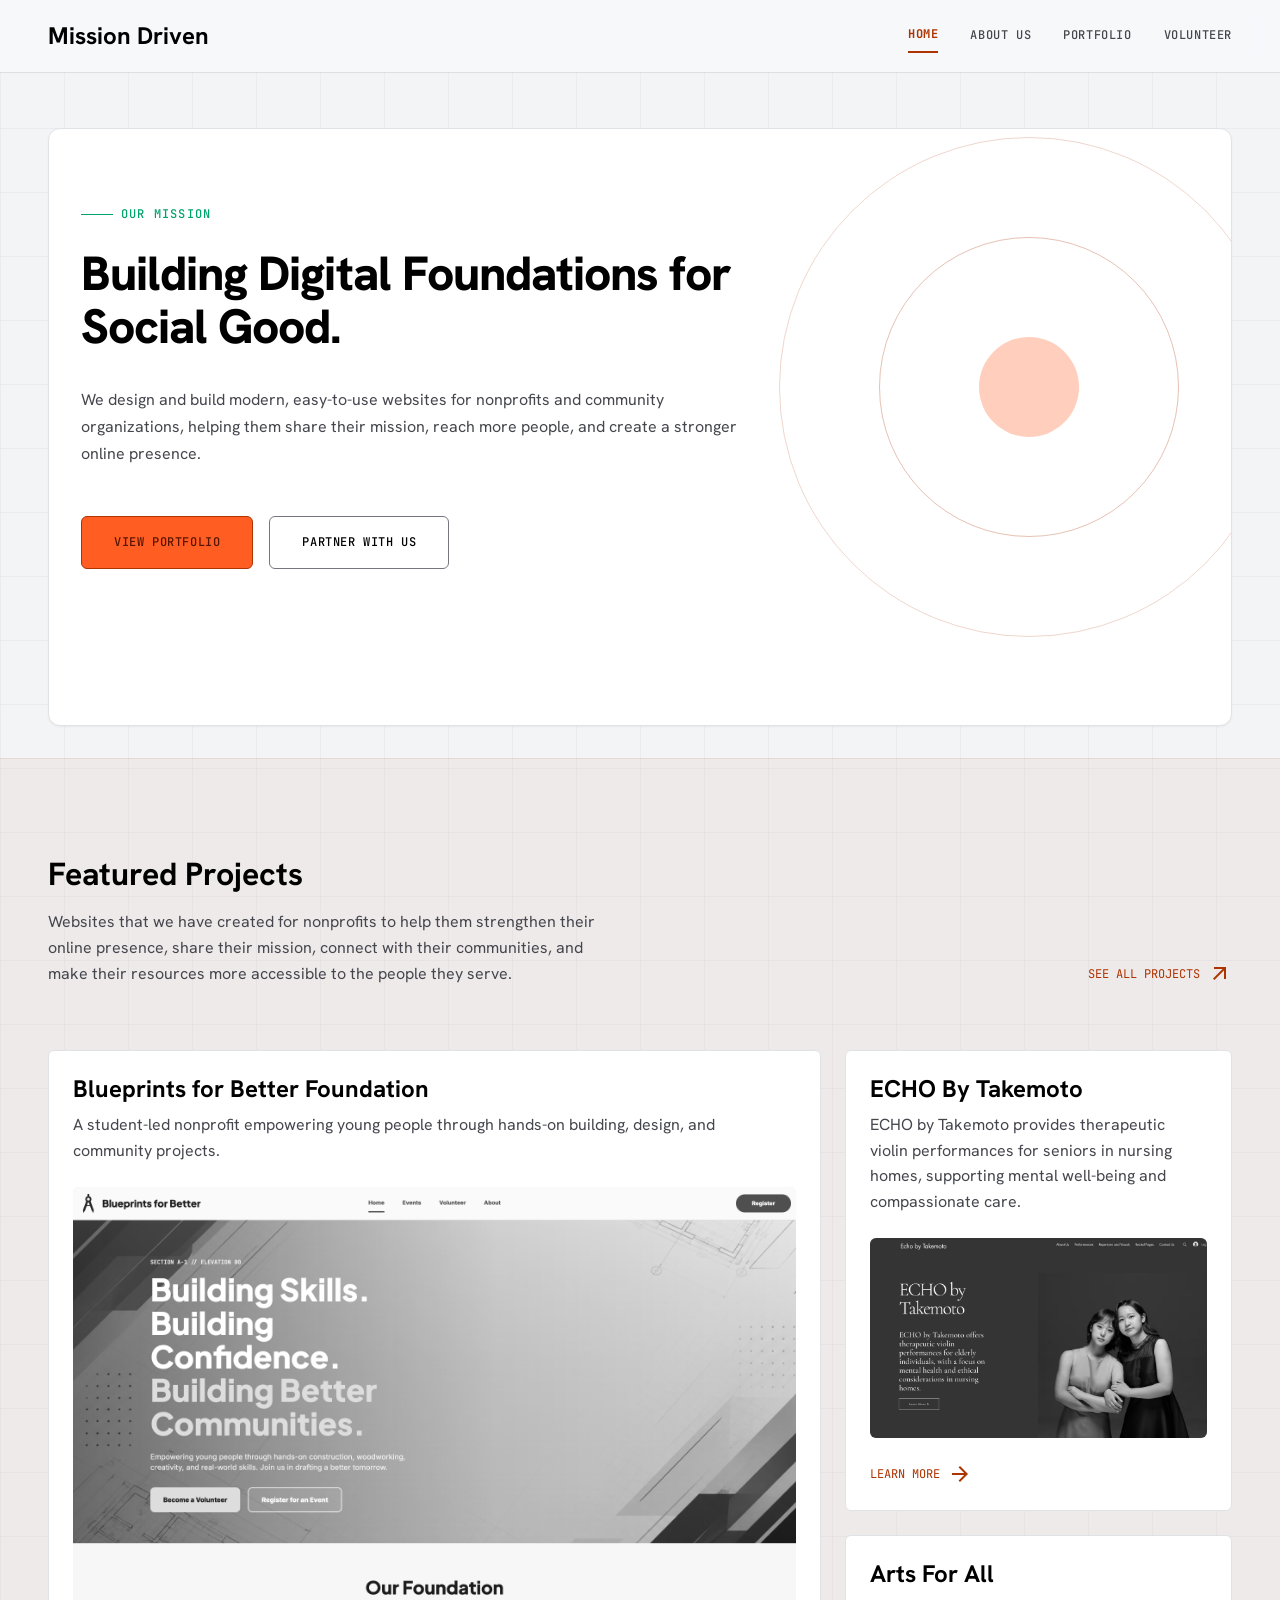
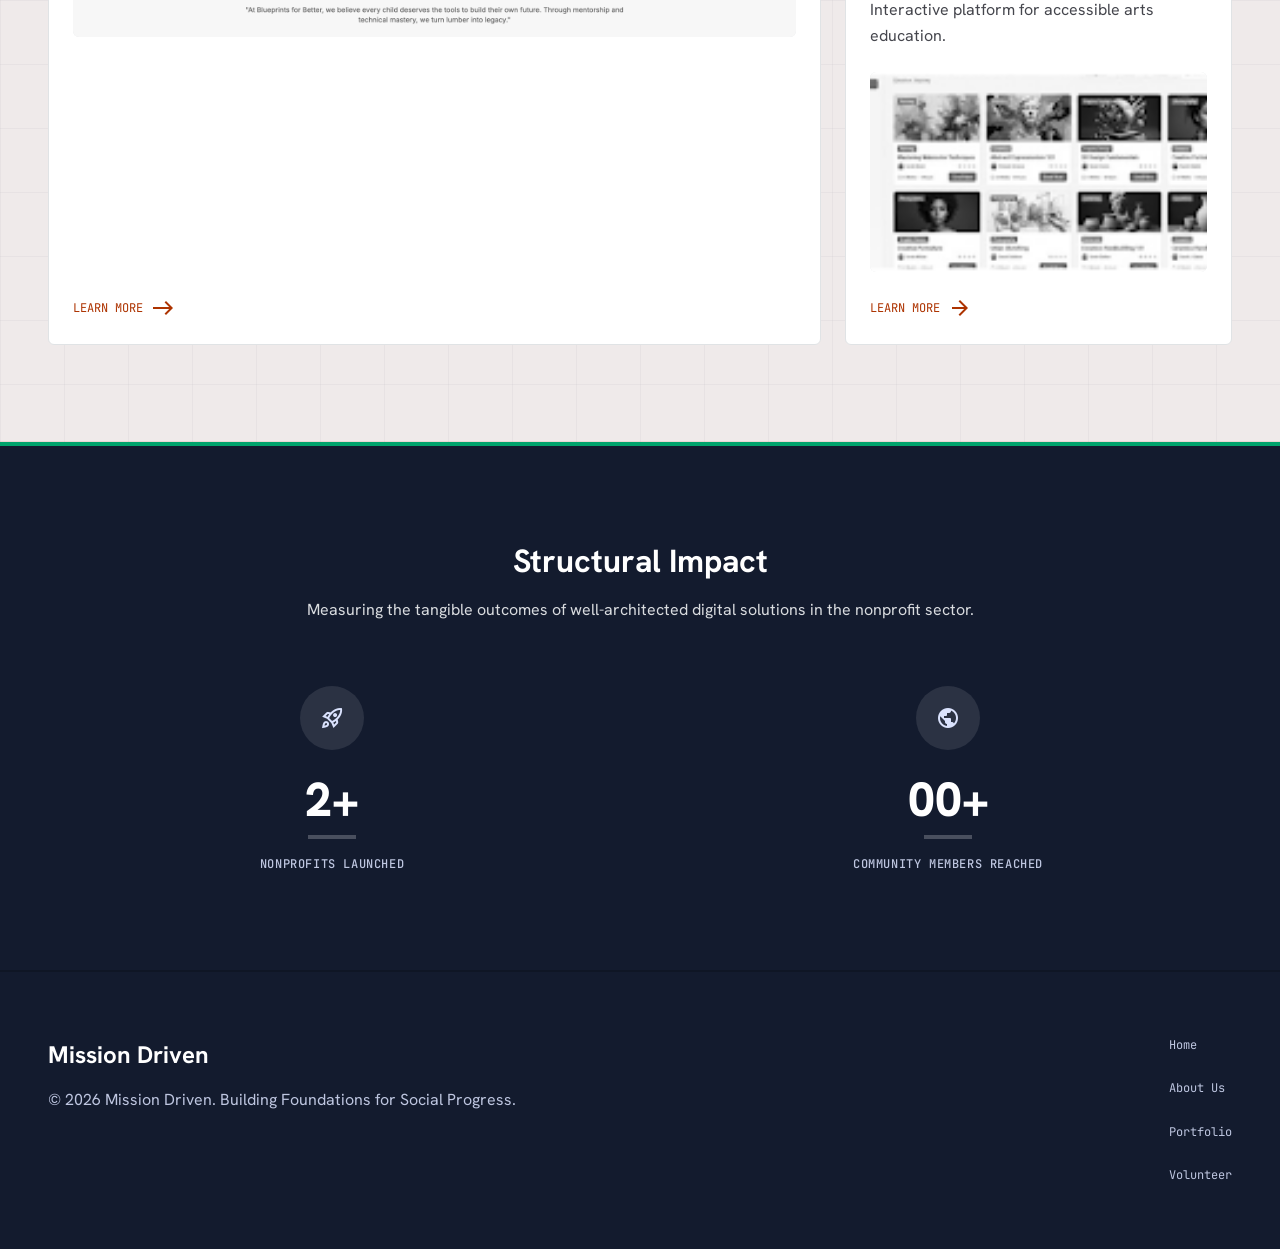
==== commit f5624eaa: "Update Website" ====
--- a/mission-driven-github-pages/index.html
+++ b/mission-driven-github-pages/index.html
@@ -1,7 +1,7 @@
 <!DOCTYPE html>
 <html lang="en">
 <head>
-  <meta charset="utf-8" />
+  <meta charset="UTF-8" />
   <meta name="viewport" content="width=device-width, initial-scale=1.0" />
 
   <title>Mission Driven | Building Digital Foundations for Social Good</title>
@@ -19,110 +19,67 @@
   <link href="styles.css" rel="stylesheet" />
 </head>
 
-<body class="page-home bg-surface-container-low text-on-background font-body-md antialiased min-h-screen flex flex-col structural-grid relative">
-
-  <!-- Top Navigation -->
-  <header class="bg-surface/80 dark:bg-surface-container-highest/80 backdrop-blur-md fixed top-0 w-full z-50 border-b border-primary/10 transition-all duration-200 ease-in-out">
-    <div class="flex justify-between items-center w-full px-margin-desktop py-unit max-w-max-width mx-auto">
-
-      <div class="flex items-center gap-4 hover:translate-x-[-2px] hover:translate-y-[-2px] hover:shadow-[2px_2px_0px_0px_rgba(173,51,0,1)] transition-all duration-200">
-        <span class="font-headline-lg text-headline-lg-mobile font-bold text-primary dark:text-primary-fixed">
-          Mission Driven
-        </span>
-      </div>
-
-      <nav class="hidden md:flex gap-8 items-center h-full">
-        <a
-          class="font-label-sm text-label-sm uppercase text-secondary font-bold border-b-2 border-secondary pb-1 hover:translate-x-[-2px] hover:translate-y-[-2px] hover:shadow-[2px_2px_0px_0px_rgba(173,51,0,1)] transition-all duration-200"
-          href="index.html"
-        >
-          Home
-        </a>
-
-        <a
-          class="font-label-sm text-label-sm uppercase text-on-surface-variant hover:text-primary transition-colors hover:translate-x-[-2px] hover:translate-y-[-2px] hover:shadow-[2px_2px_0px_0px_rgba(173,51,0,1)] duration-200"
-          href="about.html"
-        >
-          About Us
-        </a>
-
-        <a
-          class="font-label-sm text-label-sm uppercase text-on-surface-variant hover:text-primary transition-colors hover:translate-x-[-2px] hover:translate-y-[-2px] hover:shadow-[2px_2px_0px_0px_rgba(173,51,0,1)] duration-200"
-          href="portfolio.html"
-        >
-          Portfolio
-        </a>
-
-        <a
-          class="font-label-sm text-label-sm uppercase text-on-surface-variant hover:text-primary transition-colors hover:translate-x-[-2px] hover:translate-y-[-2px] hover:shadow-[2px_2px_0px_0px_rgba(173,51,0,1)] duration-200"
-          href="volunteer.html"
-        >
-          Volunteer
-        </a>
+<body class="home-page">
+
+  <header class="site-header">
+    <div class="header-container">
+
+      <a class="site-logo" href="index.html">
+        Mission Driven
+      </a>
+
+      <nav class="main-nav">
+        <a class="nav-link active" href="index.html">Home</a>
+        <a class="nav-link" href="about.html">About Us</a>
+        <a class="nav-link" href="portfolio.html">Portfolio</a>
+        <a class="nav-link" href="volunteer.html">Volunteer</a>
       </nav>
 
-      <div class="flex items-center">
-        <button class="md:hidden text-primary">
-          <span class="material-symbols-outlined" data-icon="menu">menu</span>
-        </button>
-      </div>
+      <button class="mobile-menu-button" type="button">
+        <span class="material-symbols-outlined">menu</span>
+      </button>
 
     </div>
   </header>
 
-  <main class="flex-grow pt-24">
-
-    <!-- Hero Section -->
-    <section class="relative pt-12 pb-32 px-margin-mobile md:px-margin-desktop max-w-max-width mx-auto overflow-hidden bg-surface-container-lowest my-8 rounded-xl shadow-sm border border-surface-container-highest">
-      <div class="grid grid-cols-1 md:grid-cols-12 gap-gutter relative z-10 p-8">
-
-        <div class="col-span-1 md:col-span-8 flex flex-col justify-center">
-
-          <div class="inline-flex items-center gap-2 mb-6 font-label-sm text-label-sm uppercase text-vital-green">
-            <span class="w-8 h-[1px] bg-vital-green"></span>
-            STRUCTURAL EMPATHY
-          </div>
-
-          <h1 class="font-display-lg text-headline-lg-mobile md:text-display-lg text-primary mb-8 tracking-tight max-w-3xl">
+  <main>
+
+    <section class="hero-section">
+      <div class="hero-container">
+
+        <div class="hero-content">
+
+          <div class="section-label">
+            <span class="section-label-line"></span>
+            Our Mission
+          </div>
+
+          <h1>
             Building Digital Foundations for Social Good.
           </h1>
 
-          <p class="font-body-md text-body-md text-on-surface-variant mb-12 max-w-2xl leading-relaxed">
-            We architect precise, human-centric digital experiences for mission-driven organizations.
-            Combining the rigor of blueprints with the warmth of community impact.
+          <p class="hero-description">
+            We design and build modern, easy-to-use websites for nonprofits and community organizations, helping them share their mission, reach more people, and create a stronger online presence.
           </p>
 
-          <div class="flex flex-wrap gap-4">
-            <button
-              class="bg-secondary-container text-on-secondary-container font-label-sm text-label-sm uppercase px-8 py-4 rounded hover:text-on-secondary transition-colors flex items-center gap-2 border-b-2 border-secondary shadow-sm hover:translate-x-[-2px] hover:translate-y-[-2px] hover:shadow-[2px_2px_0px_0px_rgba(173,51,0,1)] hover:bg-vital-green"
-              onclick="window.location.href='portfolio.html'"
-              type="button"
-            >
+          <div class="hero-buttons">
+
+            <a class="button button-primary" href="portfolio.html">
               View Portfolio
-              <span
-                class="material-symbols-outlined"
-                data-icon="architecture"
-                style="font-size: 20px;"
-              >
-                architecture
-              </span>
-            </button>
-
-            <button
-              class="bg-transparent border border-outline text-primary font-label-sm text-label-sm uppercase px-8 py-4 rounded hover:bg-surface-container transition-colors flex items-center gap-2 hover:translate-x-[-2px] hover:translate-y-[-2px] hover:shadow-[2px_2px_0px_0px_rgba(173,51,0,1)]"
-              onclick="window.location.href='volunteer.html'"
-              type="button"
-            >
+            </a>
+
+            <a class="button button-secondary" href="volunteer.html">
               Partner With Us
-            </button>
-          </div>
-
-        </div>
-
-        <div class="hidden md:block col-span-4 relative">
-          <div class="absolute right-0 top-1/2 transform -translate-y-1/2 w-[500px] h-[500px] border border-secondary/20 rounded-full flex items-center justify-center opacity-50">
-            <div class="w-[300px] h-[300px] border border-secondary/30 rounded-full flex items-center justify-center">
-              <div class="w-[100px] h-[100px] bg-secondary-container/30 rounded-full"></div>
+            </a>
+
+          </div>
+
+        </div>
+
+        <div class="hero-graphic">
+          <div class="hero-circle hero-circle-large">
+            <div class="hero-circle hero-circle-medium">
+              <div class="hero-circle-small"></div>
             </div>
           </div>
         </div>
@@ -130,321 +87,186 @@
       </div>
     </section>
 
-    <!-- Featured Projects -->
-    <section class="py-24 px-margin-mobile md:px-margin-desktop bg-secondary/5 border-y border-secondary/10">
-      <div class="max-w-max-width mx-auto">
-
-        <div class="flex flex-col md:flex-row justify-between items-end mb-16">
+    <section class="featured-projects-section">
+      <div class="page-container">
+
+        <div class="section-heading">
 
           <div>
-            <h2 class="font-headline-lg text-headline-lg text-primary mb-4">
-              Featured Projects
-            </h2>
-
-            <p class="font-body-md text-body-md text-on-surface-variant max-w-xl">
-              Architectural precision applied to real-world impact. Explore our recent
-              collaborations with visionary nonprofits.
+            <h2>Featured Projects</h2>
+
+            <p>
+              Websites that we have created for nonprofits to help them strengthen their online presence, share their mission, connect with their communities, and make their resources more accessible to the people they serve.
             </p>
           </div>
 
-          <button
-            class="hidden md:flex text-secondary font-label-sm text-label-sm uppercase items-center gap-2 hover:text-secondary-container transition-colors mt-6 md:mt-0"
-            onclick="window.location.href='portfolio.html'"
-            type="button"
-          >
+          <a class="section-link" href="portfolio.html">
             See All Projects
-            <span
-              class="material-symbols-outlined text-vital-green"
-              data-icon="arrow_outward"
-            >
+            <span class="material-symbols-outlined">
               arrow_outward
             </span>
-          </button>
-
-        </div>
-
-        <div class="grid grid-cols-1 md:grid-cols-12 gap-gutter">
-
-          <!-- Project 1 -->
-          <div class="col-span-1 md:col-span-8 group architectural-border bg-surface-container-lowest rounded p-6 hover:shadow-[0_10px_20px_rgba(15,23,42,0.05)] hover:border-secondary transition-all duration-300 flex flex-col relative overflow-hidden">
-
-            <div class="flex justify-between items-start mb-6 z-10 relative">
-              <span class="font-label-sm text-label-sm uppercase text-on-surface-variant bg-surface-container px-3 py-1 rounded">
-                Environmental
-              </span>
-
-              <span class="material-symbols-outlined text-outline-variant group-hover:text-secondary transition-colors">
-                eco
-              </span>
-            </div>
-
-            <div class="flex-grow z-10 relative mb-8">
-
-              <div class="h-64 w-full bg-surface-container-high rounded mb-6 overflow-hidden relative">
+          </a>
+
+        </div>
+
+        <div class="featured-projects-grid">
+
+          <article class="project-card project-card-large">
+
+            <div class="project-image project-image-large">
+              <img
+                src="images/blueprints-for-better.png"
+                alt="Blueprints for Better Foundation website project"
+              />
+            </div>
+
+            <h3>Blueprints for Better Foundation</h3>
+
+            <p>
+              A student-led nonprofit empowering young people through hands-on building, design, and community projects.
+            </p>
+
+            <a class="project-link" href="portfolio.html">
+              Learn More
+              <span class="material-symbols-outlined">east</span>
+            </a>
+
+          </article>
+
+          <div class="small-projects-column">
+
+            <article class="project-card project-card-small">
+
+              <h3>ECHO By Takemoto</h3>
+
+              <p>
+                ECHO by Takemoto provides therapeutic violin performances for seniors in nursing homes, supporting mental well-being and compassionate care.
+              </p>
+
+              <div class="project-image project-image-small">
                 <img
-                  class="object-cover w-full h-full grayscale group-hover:grayscale-0 transition-all duration-500"
-                  data-alt="A clean, modern website interface displayed on a laptop screen for an environmental nonprofit called EcoYouth."
-                  src="images/ecoyouth.png"
-                  alt="EcoYouth project"
-                />
-
-                <div class="absolute inset-0 bg-primary/10 group-hover:bg-transparent transition-colors"></div>
-              </div>
-
-              <h3 class="font-headline-lg text-headline-lg-mobile md:text-headline-lg text-primary mb-2">
-                EcoYouth
-              </h3>
-
-              <p class="font-body-md text-body-md text-on-surface-variant">
-                Digital infrastructure supporting youth-led environmental initiatives
-                across urban centers.
-              </p>
-
-            </div>
-
-            <div class="mt-auto z-10 relative">
-              <button
-                class="text-secondary font-label-sm text-label-sm uppercase flex items-center gap-2 group-hover:gap-4 transition-all"
-                onclick="window.location.href='portfolio.html'"
-                type="button"
-              >
-                Learn More
-                <span class="material-symbols-outlined">east</span>
-              </button>
-            </div>
-
-            <div class="absolute -bottom-24 -right-24 w-64 h-64 border border-secondary/10 rounded-full z-0 group-hover:scale-110 transition-transform duration-700"></div>
-
-          </div>
-
-          <!-- Projects 2 & 3 -->
-          <div class="col-span-1 md:col-span-4 flex flex-col gap-gutter">
-
-            <!-- Project 2 -->
-            <div class="flex-1 architectural-border bg-surface-container-lowest rounded p-6 hover:shadow-[0_10px_20px_rgba(15,23,42,0.05)] hover:border-secondary transition-all duration-300 group relative overflow-hidden">
-
-              <div class="flex justify-between items-start mb-4 z-10 relative">
-                <span class="font-label-sm text-label-sm uppercase text-on-surface-variant">
-                  Community
-                </span>
-
-                <span class="material-symbols-outlined text-outline-variant group-hover:text-secondary transition-colors">
-                  location_city
-                </span>
-              </div>
-
-              <h3 class="font-headline-lg text-headline-lg-mobile text-primary mb-2 z-10 relative">
-                City Shelter
-              </h3>
-
-              <p class="font-body-md text-body-md text-on-surface-variant mb-6 text-sm z-10 relative">
-                Streamlining access to emergency housing resources.
-              </p>
-
-              <div class="h-32 w-full bg-surface-container-high rounded mb-4 overflow-hidden relative z-10">
-                <img
-                  class="object-cover w-full h-full grayscale group-hover:grayscale-0 transition-all duration-500"
-                  src="images/city-shelter.png"
-                  alt="City Shelter project"
+                  src="images/echo-by-takemoto.png"
+                  alt="ECHO by Takemoto website project"
                 />
               </div>
 
-              <button
-                class="text-primary font-label-sm text-label-sm uppercase flex items-center gap-1 group-hover:text-secondary transition-colors z-10 relative mt-auto"
-                onclick="window.location.href='portfolio.html'"
-                type="button"
-              >
-                View Case Study
-                <span class="material-symbols-outlined text-sm">
+              <a class="project-link" href="portfolio.html">
+                Learn More
+                <span class="material-symbols-outlined">
                   arrow_forward
                 </span>
-              </button>
-
-            </div>
-
-            <!-- Project 3 -->
-            <div class="flex-1 architectural-border bg-surface-container-lowest rounded p-6 hover:shadow-[0_10px_20px_rgba(15,23,42,0.05)] hover:border-secondary transition-all duration-300 group relative overflow-hidden">
-
-              <div class="flex justify-between items-start mb-4 z-10 relative">
-                <span class="font-label-sm text-label-sm uppercase text-on-surface-variant">
-                  Education
-                </span>
-
-                <span class="material-symbols-outlined text-outline-variant group-hover:text-secondary transition-colors">
-                  palette
-                </span>
-              </div>
-
-              <h3 class="font-headline-lg text-headline-lg-mobile text-primary mb-2 z-10 relative">
-                Arts For All
-              </h3>
-
-              <p class="font-body-md text-body-md text-on-surface-variant mb-6 text-sm z-10 relative">
+              </a>
+
+            </article>
+
+            <article class="project-card project-card-small">
+
+              <h3>Arts For All</h3>
+
+              <p>
                 Interactive platform for accessible arts education.
               </p>
 
-              <div class="h-32 w-full bg-surface-container-high rounded mb-4 overflow-hidden relative z-10">
+              <div class="project-image project-image-small">
                 <img
-                  class="object-cover w-full h-full grayscale group-hover:grayscale-0 transition-all duration-500"
                   src="images/arts-for-all.png"
-                  alt="Arts For All project"
+                  alt="Arts For All website project"
                 />
               </div>
 
-              <button
-                class="text-primary font-label-sm text-label-sm uppercase flex items-center gap-1 group-hover:text-secondary transition-colors z-10 relative mt-auto"
-                onclick="window.location.href='portfolio.html'"
-                type="button"
-              >
-                View Case Study
-                <span class="material-symbols-outlined text-sm">
+              <a class="project-link" href="portfolio.html">
+                Learn More
+                <span class="material-symbols-outlined">
                   arrow_forward
                 </span>
-              </button>
-
-            </div>
-
-          </div>
-        </div>
+              </a>
+
+            </article>
+
+          </div>
+
+        </div>
+
       </div>
     </section>
 
-    <!-- Impact Stats -->
-    <section
-      class="py-24 px-margin-mobile md:px-margin-desktop relative bg-primary-container border-t-4 border-vital-green"
-      id="impact"
-    >
-      <div class="max-w-max-width mx-auto">
-
-        <div class="text-center mb-16">
-          <h2 class="font-headline-lg text-headline-lg text-on-primary mb-4">
-            Structural Impact
-          </h2>
-
-          <p class="font-body-md text-body-md text-inverse-on-surface max-w-2xl mx-auto opacity-90">
-            Measuring the tangible outcomes of well-architected digital solutions
-            in the nonprofit sector.
+    <section class="impact-section" id="impact">
+      <div class="page-container">
+
+        <div class="impact-heading">
+          <h2>Structural Impact</h2>
+
+          <p>
+            Measuring the tangible outcomes of well-architected digital
+            solutions in the nonprofit sector.
           </p>
         </div>
 
-        <div class="grid grid-cols-1 md:grid-cols-3 gap-12">
-
-          <!-- Stat 1 -->
-          <div class="flex flex-col items-center text-center group">
-            <div class="w-16 h-16 rounded-full bg-surface/10 flex items-center justify-center mb-6 transition-colors group-hover:bg-vital-green">
-              <span
-                class="material-symbols-outlined text-primary-fixed group-hover:text-on-secondary-container transition-colors"
-                style="font-size: 32px;"
-              >
+        <div class="impact-grid">
+
+          <div class="impact-card">
+
+            <div class="impact-icon">
+              <span class="material-symbols-outlined">
                 rocket_launch
               </span>
             </div>
 
-            <div class="font-display-lg text-display-lg text-on-primary mb-2">
-              45+
-            </div>
-
-            <div class="w-12 h-1 bg-outline-variant/30 mb-4 group-hover:bg-secondary transition-colors"></div>
-
-            <h4 class="font-label-sm text-label-sm text-primary-fixed-dim uppercase tracking-wider">
-              Nonprofits Launched
-            </h4>
-          </div>
-
-          <!-- Stat 2 -->
-          <div class="flex flex-col items-center text-center group">
-            <div class="w-16 h-16 rounded-full bg-surface/10 flex items-center justify-center mb-6 transition-colors group-hover:bg-vital-green">
-              <span
-                class="material-symbols-outlined text-primary-fixed group-hover:text-on-secondary-container transition-colors"
-                style="font-size: 32px;"
-              >
-                favorite
-              </span>
-            </div>
-
-            <div class="font-display-lg text-display-lg text-on-primary mb-2">
-              $12M
-            </div>
-
-            <div class="w-12 h-1 bg-outline-variant/30 mb-4 group-hover:bg-secondary transition-colors"></div>
-
-            <h4 class="font-label-sm text-label-sm text-primary-fixed-dim uppercase tracking-wider">
-              Donations Facilitated
-            </h4>
-          </div>
-
-          <!-- Stat 3 -->
-          <div class="flex flex-col items-center text-center group">
-            <div class="w-16 h-16 rounded-full bg-surface/10 flex items-center justify-center mb-6 transition-colors group-hover:bg-vital-green">
-              <span
-                class="material-symbols-outlined text-primary-fixed group-hover:text-on-secondary-container transition-colors"
-                style="font-size: 32px;"
-              >
+            <div class="impact-number">2+</div>
+
+            <div class="impact-divider"></div>
+
+            <h3>Nonprofits Launched</h3>
+
+          </div>
+
+          <div class="impact-card">
+
+            <div class="impact-icon">
+              <span class="material-symbols-outlined">
                 public
               </span>
             </div>
 
-            <div class="font-display-lg text-display-lg text-on-primary mb-2">
-              2M+
-            </div>
-
-            <div class="w-12 h-1 bg-outline-variant/30 mb-4 group-hover:bg-secondary transition-colors"></div>
-
-            <h4 class="font-label-sm text-label-sm text-primary-fixed-dim uppercase tracking-wider">
-              Community Members Reached
-            </h4>
-          </div>
-
-        </div>
+            <div class="impact-number">00+</div>
+
+            <div class="impact-divider"></div>
+
+            <h3>Community Members Reached</h3>
+
+          </div>
+
+        </div>
+
       </div>
     </section>
 
   </main>
 
-  <!-- Footer -->
-  <footer class="bg-primary-container dark:bg-surface-container-lowest w-full py-16 px-margin-desktop border-t-2 border-primary/20 transition-all duration-200">
-    <div class="flex flex-col md:flex-row justify-between items-start gap-gutter max-w-max-width mx-auto">
-
-      <div class="font-headline-lg text-headline-lg-mobile text-on-primary dark:text-primary mb-4 md:mb-0">
-        Mission Driven
-      </div>
-
-      <nav class="flex flex-wrap justify-center md:justify-end gap-6 mb-4 md:mb-0">
-        <a
-          class="font-label-sm text-label-sm text-primary-fixed-dim dark:text-on-surface-variant hover:text-secondary-container transition-colors"
-          href="#"
-        >
-          Privacy Policy
-        </a>
-
-        <a
-          class="font-label-sm text-label-sm text-primary-fixed-dim dark:text-on-surface-variant hover:text-secondary-container transition-colors"
-          href="#"
-        >
-          Terms of Service
-        </a>
-
-        <a
-          class="font-label-sm text-label-sm text-primary-fixed-dim dark:text-on-surface-variant hover:text-secondary-container transition-colors"
-          href="#"
-        >
-          Impact Report
-        </a>
-
-        <a
-          class="font-label-sm text-label-sm text-primary-fixed-dim dark:text-on-surface-variant hover:text-secondary-container transition-colors"
-          href="#"
-        >
-          Contact
-        </a>
+   <footer class="site-footer">
+    <div class="footer-container">
+
+      <div class="footer-brand-section">
+
+        <div class="footer-brand">
+          Mission Driven
+        </div>
+
+        <p class="footer-copyright">
+          © 2026 Mission Driven. Building Foundations for Social Progress.
+        </p>
+
+      </div>
+
+      <nav class="footer-nav vertical-footer-nav">
+        <a href="index.html">Home</a>
+        <a href="about.html">About Us</a>
+        <a href="portfolio.html">Portfolio</a>
+        <a href="volunteer.html">Volunteer</a>
       </nav>
-
-      <div class="font-body-md text-body-md text-primary-fixed-dim mt-4 md:mt-0 w-full md:w-auto text-center md:text-right">
-        © 2026 Mission Driven. Building Foundations for Social Progress.
-      </div>
 
     </div>
   </footer>
 
 </body>
-</html>
+</html>
--- a/mission-driven-github-pages/styles.css
+++ b/mission-driven-github-pages/styles.css
@@ -0,0 +1,1650 @@
+*,
+*::before,
+*::after {
+  box-sizing: border-box;
+}
+
+html {
+  scroll-behavior: smooth;
+}
+
+body {
+  margin: 0;
+  min-height: 100vh;
+  font-family: "Hanken Grotesk", sans-serif;
+  color: #191c1e;
+  background: #f2f4f6;
+  line-height: 1.6;
+}
+
+h1,
+h2,
+h3,
+h4,
+p {
+  margin: 0;
+}
+
+a {
+  color: inherit;
+  text-decoration: none;
+}
+
+button {
+  font: inherit;
+  cursor: pointer;
+}
+
+img {
+  display: block;
+  width: 100%;
+}
+
+ul {
+  margin: 0;
+  padding: 0;
+  list-style: none;
+}
+
+.site-header {
+  position: fixed;
+  top: 0;
+  left: 0;
+  z-index: 1000;
+  width: 100%;
+  background: rgba(247, 249, 251, 0.9);
+  border-bottom: 1px solid rgba(0, 0, 0, 0.1);
+  backdrop-filter: blur(12px);
+}
+
+.header-container {
+  width: min(1280px, calc(100% - 96px));
+  min-height: 72px;
+  margin: 0 auto;
+  display: flex;
+  align-items: center;
+  justify-content: space-between;
+  gap: 32px;
+}
+
+.site-logo {
+  color: #000000;
+  font-size: 24px;
+  font-weight: 700;
+  line-height: 1;
+  transition: 0.2s ease;
+}
+
+.site-logo:hover {
+  transform: translate(-2px, -2px);
+  box-shadow: 2px 2px 0 #ad3300;
+}
+
+.main-nav {
+  display: flex;
+  align-items: center;
+  gap: 32px;
+}
+
+.nav-link {
+  padding: 6px 0;
+  color: #45464d;
+  font-family: "JetBrains Mono", monospace;
+  font-size: 12px;
+  font-weight: 500;
+  letter-spacing: 0.05em;
+  text-transform: uppercase;
+  transition: 0.2s ease;
+}
+
+.nav-link:hover {
+  color: #000000;
+  transform: translate(-2px, -2px);
+  box-shadow: 2px 2px 0 #ad3300;
+}
+
+.nav-link.active {
+  color: #ad3300;
+  font-weight: 700;
+  border-bottom: 2px solid #ad3300;
+}
+
+.mobile-menu-button {
+  display: none;
+  padding: 4px;
+  color: #000000;
+  background: transparent;
+  border: 0;
+}
+
+.page-container {
+  width: min(1280px, calc(100% - 96px));
+  margin: 0 auto;
+}
+
+.button {
+  display: inline-flex;
+  align-items: center;
+  justify-content: center;
+  gap: 8px;
+  padding: 16px 32px;
+  border-radius: 6px;
+  font-family: "JetBrains Mono", monospace;
+  font-size: 12px;
+  font-weight: 500;
+  letter-spacing: 0.05em;
+  text-transform: uppercase;
+  transition: 0.2s ease;
+}
+
+.button:hover {
+  transform: translate(-2px, -2px);
+  box-shadow: 2px 2px 0 #ad3300;
+}
+
+.button-primary {
+  color: #561500;
+  background: #ff5d22;
+  border: 1px solid #ad3300;
+}
+
+.button-primary:hover {
+  color: #ffffff;
+  background: #00a36c;
+}
+
+.button-secondary {
+  color: #000000;
+  background: #ffffff;
+  border: 1px solid #76777d;
+}
+
+.button-secondary:hover {
+  background: #eceef0;
+}
+
+.section-label {
+  display: flex;
+  align-items: center;
+  gap: 8px;
+  color: #00a36c;
+  font-family: "JetBrains Mono", monospace;
+  font-size: 12px;
+  font-weight: 500;
+  letter-spacing: 0.1em;
+  text-transform: uppercase;
+}
+
+.section-label-line {
+  width: 32px;
+  height: 1px;
+  background: #00a36c;
+}
+
+.home-page {
+  background-color: #f2f4f6;
+  background-image:
+    linear-gradient(to right, rgba(200, 205, 212, 0.2) 1px, transparent 1px),
+    linear-gradient(to bottom, rgba(200, 205, 212, 0.2) 1px, transparent 1px);
+  background-size: 64px 64px;
+}
+
+.home-page main {
+  padding-top: 96px;
+}
+
+.hero-section {
+  width: min(1280px, calc(100% - 96px));
+  margin: 32px auto;
+  padding: 48px 32px 128px;
+  overflow: hidden;
+  position: relative;
+  background: #ffffff;
+  border: 1px solid #e0e3e5;
+  border-radius: 12px;
+  box-shadow: 0 1px 2px rgba(0, 0, 0, 0.05);
+}
+
+.hero-container {
+  position: relative;
+  z-index: 1;
+  display: grid;
+  grid-template-columns: 2fr 1fr;
+  gap: 24px;
+}
+
+.hero-content {
+  display: flex;
+  flex-direction: column;
+  justify-content: center;
+}
+
+.hero-content h1 {
+  max-width: 768px;
+  margin-top: 24px;
+  margin-bottom: 32px;
+  color: #000000;
+  font-size: 48px;
+  line-height: 1.1;
+  letter-spacing: -0.02em;
+  font-weight: 800;
+}
+
+.hero-description {
+  max-width: 672px;
+  margin-bottom: 48px;
+  color: #45464d;
+  font-size: 16px;
+  line-height: 1.7;
+}
+
+.hero-buttons {
+  display: flex;
+  flex-wrap: wrap;
+  gap: 16px;
+}
+
+.hero-graphic {
+  min-height: 420px;
+  position: relative;
+}
+
+.hero-circle {
+  display: flex;
+  align-items: center;
+  justify-content: center;
+  border-radius: 50%;
+}
+
+.hero-circle-large {
+  width: 500px;
+  height: 500px;
+  position: absolute;
+  top: 50%;
+  right: -80px;
+  transform: translateY(-50%);
+  border: 1px solid rgba(173, 51, 0, 0.2);
+}
+
+.hero-circle-medium {
+  width: 300px;
+  height: 300px;
+  border: 1px solid rgba(173, 51, 0, 0.3);
+}
+
+.hero-circle-small {
+  width: 100px;
+  height: 100px;
+  border-radius: 50%;
+  background: rgba(255, 93, 34, 0.3);
+}
+
+.featured-projects-section {
+  padding: 96px 0;
+  background: rgba(173, 51, 0, 0.05);
+  border-top: 1px solid rgba(173, 51, 0, 0.1);
+  border-bottom: 1px solid rgba(173, 51, 0, 0.1);
+}
+
+.section-heading {
+  margin-bottom: 64px;
+  display: flex;
+  align-items: flex-end;
+  justify-content: space-between;
+  gap: 32px;
+}
+
+.section-heading h2,
+.impact-heading h2 {
+  margin-bottom: 16px;
+  color: #000000;
+  font-size: 32px;
+  line-height: 1.2;
+  font-weight: 700;
+}
+
+.section-heading p {
+  max-width: 576px;
+  color: #45464d;
+}
+
+.section-link {
+  display: inline-flex;
+  align-items: center;
+  gap: 8px;
+  color: #ad3300;
+  font-family: "JetBrains Mono", monospace;
+  font-size: 12px;
+  text-transform: uppercase;
+}
+
+.section-link:hover {
+  color: #ff5d22;
+}
+
+.featured-projects-grid {
+  display: grid;
+  grid-template-columns: 2fr 1fr;
+  gap: 24px;
+}
+
+.small-projects-column {
+  display: flex;
+  flex-direction: column;
+  gap: 24px;
+}
+
+.project-card {
+  display: flex;
+  flex-direction: column;
+  position: relative;
+  overflow: hidden;
+  padding: 24px;
+  background: #ffffff;
+  border: 1px solid #e0e3e5;
+  border-radius: 6px;
+  transition: 0.3s ease;
+}
+
+.project-card:hover {
+  border-color: #ad3300;
+  box-shadow: 0 10px 20px rgba(15, 23, 42, 0.05);
+  transform: translateY(-2px);
+}
+
+.project-card-top {
+  display: flex;
+  align-items: flex-start;
+  justify-content: space-between;
+  gap: 16px;
+  margin-bottom: 24px;
+}
+
+.project-category {
+  padding: 4px 12px;
+  color: #45464d;
+  background: #eceef0;
+  border-radius: 6px;
+  font-family: "JetBrains Mono", monospace;
+  font-size: 12px;
+  letter-spacing: 0.05em;
+  text-transform: uppercase;
+}
+
+.project-icon {
+  color: #c6c6cd;
+  transition: 0.2s ease;
+}
+
+.project-card:hover .project-icon {
+  color: #ad3300;
+}
+
+.project-image {
+  overflow: hidden;
+  margin-bottom: 24px;
+  background: #e6e8ea;
+  border-radius: 6px;
+}
+
+.project-image img {
+  height: 100%;
+  object-fit: cover;
+  filter: grayscale(100%);
+  transition: 0.5s ease;
+}
+
+.project-card:hover .project-image img {
+  filter: grayscale(0);
+  transform: scale(1.02);
+}
+
+.project-card h3 {
+  margin-bottom: 8px;
+  color: #000000;
+  font-size: 24px;
+  line-height: 1.2;
+}
+
+.project-card p {
+  margin-bottom: 24px;
+  color: #45464d;
+}
+
+.project-card-large .project-link {
+  margin-top: auto;
+}
+
+.project-link {
+  display: inline-flex;
+  align-items: center;
+  gap: 8px;
+  margin-top: auto;
+  color: #ad3300;
+  font-family: "JetBrains Mono", monospace;
+  font-size: 12px;
+  text-transform: uppercase;
+}
+
+.project-link:hover {
+  color: #000000;
+}
+
+.project-link .material-symbols-outlined {
+  transition: 0.2s ease;
+}
+
+.project-link:hover .material-symbols-outlined {
+  transform: translateX(4px);
+}
+
+.impact-section {
+  padding: 96px 0;
+  background: #131b2e;
+  border-top: 4px solid #00a36c;
+}
+
+.impact-heading {
+  max-width: 672px;
+  margin: 0 auto 64px;
+  text-align: center;
+}
+
+.impact-heading h2 {
+  color: #ffffff;
+}
+
+.impact-heading p {
+  color: #eff1f3;
+  opacity: 0.9;
+}
+
+.impact-grid {
+  display: grid;
+  grid-template-columns: repeat(2, 1fr);
+  gap: 48px;
+}
+
+.impact-card {
+  display: flex;
+  flex-direction: column;
+  align-items: center;
+  text-align: center;
+}
+
+.impact-icon {
+  width: 64px;
+  height: 64px;
+  margin-bottom: 24px;
+  display: flex;
+  align-items: center;
+  justify-content: center;
+  color: #dae2fd;
+  background: rgba(247, 249, 251, 0.1);
+  border-radius: 50%;
+  transition: 0.2s ease;
+}
+
+.impact-card:hover .impact-icon {
+  color: #561500;
+  background: #00a36c;
+}
+
+.impact-number {
+  margin-bottom: 8px;
+  color: #ffffff;
+  font-size: 48px;
+  line-height: 1.1;
+  font-weight: 800;
+}
+
+.impact-divider {
+  width: 48px;
+  height: 4px;
+  margin-bottom: 16px;
+  background: rgba(198, 198, 205, 0.3);
+  transition: 0.2s ease;
+}
+
+.impact-card:hover .impact-divider {
+  background: #ad3300;
+}
+
+.impact-card h3 {
+  color: #bec6e0;
+  font-family: "JetBrains Mono", monospace;
+  font-size: 12px;
+  font-weight: 500;
+  letter-spacing: 0.05em;
+  text-transform: uppercase;
+}
+
+.about-page {
+  background-color: #eceef0;
+  background-image:
+    linear-gradient(to right, rgba(13, 23, 42, 0.03) 1px, transparent 1px),
+    linear-gradient(to bottom, rgba(13, 23, 42, 0.03) 1px, transparent 1px);
+  background-size: 64px 64px;
+}
+
+.about-main {
+  width: min(1280px, calc(100% - 96px));
+  margin: 0 auto;
+  padding-top: 128px;
+  padding-bottom: 96px;
+}
+
+.about-hero {
+  min-height: 614px;
+  padding: 48px;
+  display: grid;
+  grid-template-columns: 7fr 5fr;
+  align-items: center;
+  gap: 24px;
+  background: #f7f9fb;
+  border-radius: 24px;
+}
+
+.about-hero-content {
+  padding-left: 24px;
+  border-left: 2px solid #ad3300;
+}
+
+.about-hero h1 {
+  margin-top: 24px;
+  color: #000000;
+  font-size: 48px;
+  line-height: 1.1;
+  letter-spacing: -0.02em;
+  font-weight: 800;
+}
+
+.about-hero-description {
+  max-width: 672px;
+  margin-top: 24px;
+  color: #45464d;
+}
+
+.about-buttons {
+  margin-top: 32px;
+  display: flex;
+  flex-wrap: wrap;
+  gap: 16px;
+}
+
+.about-hero-image-wrap {
+  height: 500px;
+  position: relative;
+}
+
+.about-image-background {
+  position: absolute;
+  inset: 0;
+  transform: translate(-16px, 16px);
+  background: #ff5d22;
+  border: 2px solid #000000;
+  border-radius: 6px;
+}
+
+.about-hero-image {
+  position: relative;
+  z-index: 1;
+  height: 100%;
+  object-fit: cover;
+  border: 2px solid #000000;
+  border-radius: 6px;
+  transition: 0.3s ease;
+}
+
+.about-hero-image:hover {
+  box-shadow: 4px 4px 0 #ad3300;
+}
+
+.metrics-section {
+  padding: 96px 0;
+}
+
+.metrics-grid {
+  display: grid;
+  grid-template-columns: repeat(3, 1fr);
+  gap: 32px;
+}
+
+.metric-card {
+  padding: 32px;
+  background: #ffffff;
+  border: 2px solid #000000;
+  border-radius: 6px;
+  transition: 0.3s ease;
+}
+
+.metric-card:hover {
+  transform: translateY(-4px);
+  box-shadow: 4px 4px 0 #ad3300;
+}
+
+.metric-card-top {
+  display: flex;
+  align-items: flex-start;
+  justify-content: space-between;
+  gap: 16px;
+}
+
+.metric-icon {
+  color: #ad3300;
+  font-size: 30px;
+}
+
+.metric-label {
+  color: #45464d;
+  font-family: "JetBrains Mono", monospace;
+  font-size: 12px;
+}
+
+.metric-content {
+  margin-top: 16px;
+}
+
+.metric-content h2 {
+  color: #000000;
+  font-size: 32px;
+  line-height: 1.2;
+}
+
+.metric-content p {
+  color: #45464d;
+}
+
+.progress-bar {
+  height: 8px;
+  margin-top: 16px;
+  overflow: hidden;
+  background: #e0e3e5;
+  border: 1px solid rgba(0, 0, 0, 0.2);
+  border-radius: 999px;
+}
+
+.progress-fill {
+  height: 100%;
+  background: #4edea3;
+}
+
+.progress-85 {
+  width: 85%;
+}
+
+.progress-60 {
+  width: 60%;
+}
+
+.progress-95 {
+  width: 95%;
+}
+
+.leadership-section {
+  padding: 48px;
+  background: rgba(255, 219, 208, 0.2);
+  border-radius: 24px;
+}
+
+.leadership-heading {
+  max-width: 50%;
+  padding-left: 24px;
+  margin-bottom: 48px;
+  border-left: 2px solid #ad3300;
+}
+
+.leadership-heading h2 {
+  color: #000000;
+  font-size: 32px;
+  line-height: 1.2;
+}
+
+.leadership-heading p {
+  margin-top: 8px;
+  color: #45464d;
+}
+
+.leadership-grid {
+  display: grid;
+  grid-template-columns: repeat(2, 1fr);
+  gap: 24px;
+}
+
+.leader-card {
+  overflow: hidden;
+  background: #ffffff;
+  border: 2px solid #000000;
+  border-radius: 6px;
+  transition: 0.3s ease;
+}
+
+.leader-card:hover {
+  transform: translateY(-4px);
+  box-shadow: 4px 4px 0 #ad3300;
+}
+
+.leader-card-offset {
+  margin-top: 48px;
+}
+
+.leader-image-wrap {
+  height: 320px;
+  overflow: hidden;
+  border-bottom: 2px solid #000000;
+}
+
+.leader-image {
+  height: 100%;
+  object-fit: cover;
+  object-position: top;
+  transition: 0.5s ease;
+}
+
+.leader-card:hover .leader-image {
+  transform: scale(1.05);
+}
+
+.leader-content {
+  padding: 32px;
+}
+
+.leader-header {
+  padding-bottom: 16px;
+  margin-bottom: 16px;
+  display: flex;
+  align-items: baseline;
+  justify-content: space-between;
+  gap: 12px;
+  border-bottom: 2px solid rgba(0, 0, 0, 0.1);
+}
+
+.leader-header h3 {
+  color: #000000;
+  font-size: 24px;
+}
+
+.leader-role {
+  padding: 4px 12px;
+  color: #ad3300;
+  background: #ff5d22;
+  border: 2px solid #4edea3;
+  border-radius: 6px;
+  font-family: "JetBrains Mono", monospace;
+  font-size: 12px;
+}
+
+.leader-role-dark {
+  color: #4edea3;
+  background: #002113;
+}
+
+.leader-content > p {
+  color: #45464d;
+}
+
+.leader-list {
+  margin-top: 16px;
+  display: flex;
+  flex-direction: column;
+  gap: 8px;
+}
+
+.leader-list li {
+  display: flex;
+  align-items: center;
+  gap: 12px;
+  color: #45464d;
+  font-family: "JetBrains Mono", monospace;
+  font-size: 12px;
+}
+
+.leader-dot {
+  width: 8px;
+  height: 8px;
+  flex: 0 0 8px;
+  background: #4edea3;
+  border: 1px solid #000000;
+  border-radius: 50%;
+}
+
+.leader-dot-orange {
+  background: #ad3300;
+}
+
+.portfolio-page {
+  background: #f2f4f6;
+}
+
+.portfolio-main {
+  width: min(1280px, calc(100% - 96px));
+  margin: 0 auto;
+  padding-top: 128px;
+  padding-bottom: 96px;
+}
+
+.portfolio-hero {
+  max-width: 896px;
+  margin: 64px auto 96px;
+  padding: 80px;
+  text-align: center;
+  color: #ffffff;
+  background: #131b2e;
+  border-radius: 24px;
+  box-shadow: 0 10px 15px rgba(0, 0, 0, 0.1);
+}
+
+.portfolio-hero h1 {
+  margin-bottom: 24px;
+  font-size: 48px;
+  line-height: 1.1;
+  font-weight: 800;
+}
+
+.portfolio-hero p {
+  max-width: 672px;
+  margin: 0 auto;
+  color: rgba(230, 233, 242, 0.9);
+}
+
+.portfolio-grid {
+  display: grid;
+  grid-template-columns: repeat(2, 1fr);
+  gap: 32px;
+}
+
+.portfolio-card {
+  padding: 32px;
+  display: flex;
+  flex-direction: column;
+  background: #ffffff;
+  border-top: 2px solid #009668;
+  border-radius: 12px;
+  box-shadow: 0 4px 6px rgba(0, 0, 0, 0.1);
+  transition: 0.3s ease;
+}
+
+.portfolio-card:hover {
+  transform: translateY(-4px);
+  box-shadow: 0 12px 24px rgba(15, 23, 42, 0.08);
+}
+
+.portfolio-icon {
+  width: 64px;
+  height: 64px;
+  margin-bottom: 24px;
+  display: flex;
+  align-items: center;
+  justify-content: center;
+  color: #009668;
+  background: #ff5d22;
+  border: 1px solid rgba(198, 198, 205, 0.3);
+  border-radius: 50%;
+}
+
+.portfolio-icon .material-symbols-outlined {
+  font-size: 32px;
+  font-variation-settings: "FILL" 1;
+}
+
+.portfolio-card h2 {
+  margin-bottom: 8px;
+  color: #000000;
+  font-size: 24px;
+}
+
+.portfolio-divider {
+  width: 48px;
+  margin-bottom: 16px;
+  border-top: 1px solid #e0e3e5;
+}
+
+.portfolio-card p {
+  margin-bottom: 24px;
+  color: #45464d;
+}
+
+.portfolio-link {
+  margin-top: auto;
+  display: inline-flex;
+  align-items: center;
+  gap: 8px;
+  color: #ad3300;
+  font-family: "JetBrains Mono", monospace;
+  font-size: 12px;
+  text-transform: uppercase;
+}
+
+.portfolio-link .material-symbols-outlined {
+  font-size: 16px;
+  color: #009668;
+  transition: 0.2s ease;
+}
+
+.portfolio-link:hover {
+  color: #000000;
+}
+
+.portfolio-link:hover .material-symbols-outlined {
+  transform: translateX(4px);
+}
+
+.volunteer-page {
+  background: #eceef0;
+}
+
+.volunteer-main {
+  width: min(1280px, calc(100% - 96px));
+  margin: 0 auto;
+  padding-top: 128px;
+  padding-bottom: 64px;
+}
+
+.donate-button {
+  padding: 8px 24px;
+  color: #ffffff;
+  background: #ad3300;
+  border-bottom: 2px solid #ff5d22;
+  border-radius: 2px;
+  font-family: "JetBrains Mono", monospace;
+  font-size: 12px;
+  text-transform: uppercase;
+  transition: 0.2s ease;
+}
+
+.donate-button:hover {
+  opacity: 0.9;
+  transform: translate(-2px, -2px);
+  box-shadow: 2px 2px 0 #ad3300;
+}
+
+.volunteer-hero {
+  padding-top: 32px;
+  margin-bottom: 96px;
+  display: grid;
+  grid-template-columns: 2fr 1fr;
+  align-items: end;
+  gap: 24px;
+}
+
+.volunteer-intro h1 {
+  margin-bottom: 24px;
+  color: #000000;
+  font-size: 48px;
+  line-height: 1.1;
+  font-weight: 800;
+}
+
+.volunteer-intro p {
+  max-width: 672px;
+  color: #45464d;
+}
+
+.impact-tracker {
+  width: 100%;
+  max-width: 384px;
+  justify-self: end;
+  padding: 24px;
+  background: #e0e3e5;
+  border: 1px solid rgba(198, 198, 205, 0.2);
+  border-radius: 2px;
+}
+
+.impact-tracker h2 {
+  margin-bottom: 8px;
+  color: #000000;
+  font-size: 24px;
+}
+
+.tracker-number-row {
+  margin-bottom: 16px;
+  display: flex;
+  align-items: end;
+  gap: 8px;
+}
+
+.tracker-number {
+  color: #ad3300;
+  font-size: 48px;
+  line-height: 1;
+  font-weight: 800;
+}
+
+.tracker-label {
+  padding-bottom: 4px;
+  color: #45464d;
+  font-family: "JetBrains Mono", monospace;
+  font-size: 12px;
+}
+
+.tracker-bar {
+  height: 8px;
+  overflow: hidden;
+  background: #d8dadc;
+  border-radius: 999px;
+}
+
+.tracker-fill {
+  width: 65%;
+  height: 100%;
+  background: #009668;
+}
+
+.volunteer-directory {
+  display: grid;
+  grid-template-columns: repeat 1fr;
+}
+
+.volunteer-category {
+  margin-bottom: 48px;
+}
+
+
+
+.category-heading {
+  margin-bottom: 24px;
+  padding: 16px;
+  display: flex;
+  align-items: center;
+  gap: 12px;
+  color: #ad3300;
+  background: rgba(173, 51, 0, 0.05);
+  border-bottom: 1px solid rgba(173, 51, 0, 0.2);
+  border-radius: 8px;
+}
+
+.category-heading .material-symbols-outlined {
+  color: #009668;
+  font-variation-settings: "FILL" 1;
+}
+
+.category-heading h2 {
+  font-size: 32px;
+}
+
+.organization-list {
+  display: flex;
+  flex-direction: column;
+  gap: 24px;
+}
+
+.organization-card {
+  position: relative;
+  overflow: hidden;
+  padding: 24px;
+  background: #ffffff;
+  border: 1px solid #e0e3e5;
+  border-radius: 2px;
+  transition: 0.3s ease;
+}
+
+.organization-card:hover {
+  transform: translate(-2px, -2px);
+  box-shadow: 2px 2px 0 #ad3300;
+}
+
+.organization-card::after {
+  content: "";
+  width: 64px;
+  height: 64px;
+  position: absolute;
+  top: -32px;
+  right: -32px;
+  background: #f2f4f6;
+  transform: rotate(45deg);
+}
+
+.organization-card h3 {
+  position: relative;
+  z-index: 1;
+  margin-bottom: 4px;
+  color: #000000;
+  font-size: 24px;
+}
+
+.organization-location {
+  position: relative;
+  z-index: 1;
+  margin-bottom: 16px;
+  display: flex;
+  align-items: center;
+  gap: 4px;
+  color: #45464d;
+  font-family: "JetBrains Mono", monospace;
+  font-size: 12px;
+}
+
+.organization-location .material-symbols-outlined {
+  font-size: 16px;
+}
+
+.organization-card p {
+  position: relative;
+  z-index: 1;
+  margin-bottom: 24px;
+  color: #45464d;
+}
+
+.volunteer-button {
+  position: relative;
+  z-index: 1;
+  display: inline-block;
+  padding: 10px 24px;
+  color: #ffffff;
+  background: #009668;
+  border-radius: 2px;
+  font-family: "JetBrains Mono", monospace;
+  font-size: 12px;
+  text-transform: uppercase;
+  transition: 0.2s ease;
+}
+
+.volunteer-button:hover {
+  opacity: 0.9;
+}
+
+.urgent-section {
+  grid-column: 1 / -1;
+  margin-bottom: 48px;
+  padding: 48px;
+  display: flex;
+  align-items: center;
+  justify-content: space-between;
+  gap: 32px;
+  position: relative;
+  overflow: hidden;
+  color: #ffffff;
+  background-color: #131b2e;
+  background-image:
+    linear-gradient(rgba(255, 255, 255, 0.04) 1px, transparent 1px),
+    linear-gradient(90deg, rgba(255, 255, 255, 0.04) 1px, transparent 1px);
+  background-size: 24px 24px;
+  border-radius: 8px;
+}
+
+.urgent-content {
+  max-width: 672px;
+}
+
+.urgent-label {
+  display: inline-block;
+  margin-bottom: 16px;
+  padding: 4px 12px;
+  color: #ffffff;
+  background: #009668;
+  border-radius: 999px;
+  font-family: "JetBrains Mono", monospace;
+  font-size: 12px;
+  text-transform: uppercase;
+}
+
+.urgent-content h2 {
+  margin-bottom: 16px;
+  font-size: 32px;
+}
+
+.urgent-content p {
+  color: rgba(255, 255, 255, 0.8);
+}
+
+.urgent-button {
+  flex-shrink: 0;
+  padding: 16px 32px;
+  color: #131b2e;
+  background: #ffffff;
+  border-radius: 2px;
+  font-family: "JetBrains Mono", monospace;
+  font-size: 12px;
+  text-transform: uppercase;
+  transition: 0.2s ease;
+}
+
+.urgent-button:hover {
+  background: #f2f4f6;
+}
+
+.site-footer {
+  margin-top: auto;
+  padding: 64px 0;
+  color: #ffffff;
+  background: #131b2e;
+  border-top: 2px solid rgba(0, 0, 0, 0.2);
+}
+
+.footer-container {
+  width: min(1280px, calc(100% - 96px));
+  margin: 0 auto;
+  display: flex;
+  align-items: flex-start;
+  justify-content: space-between;
+  gap: 32px;
+}
+
+.footer-brand {
+  font-size: 24px;
+  font-weight: 700;
+}
+
+.footer-brand-section {
+  display: flex;
+  flex-direction: column;
+  gap: 12px;
+}
+
+.footer-logo-row {
+  display: flex;
+  align-items: center;
+  gap: 8px;
+}
+
+.footer-logo {
+  width: 32px;
+  height: 32px;
+  object-fit: contain;
+  border-radius: 6px;
+}
+
+.footer-copyright {
+  color: #bec6e0;
+  font-size: 16px;
+}
+
+.footer-nav {
+  display: flex;
+  flex-wrap: wrap;
+  justify-content: flex-end;
+  gap: 24px;
+}
+
+.vertical-footer-nav {
+  flex-direction: column;
+  align-items: flex-start;
+}
+
+.footer-nav a {
+  color: #bec6e0;
+  font-family: "JetBrains Mono", monospace;
+  font-size: 12px;
+  transition: 0.2s ease;
+}
+
+.footer-nav a:hover {
+  color: #ff5d22;
+}
+
+@media (max-width: 900px) {
+  .header-container,
+  .page-container,
+  .about-main,
+  .portfolio-main,
+  .volunteer-main,
+  .footer-container,
+  .hero-section {
+    width: min(100% - 32px, 1280px);
+  }
+
+  .main-nav {
+    display: none;
+  }
+
+  .mobile-menu-button {
+    display: block;
+  }
+
+  .hero-container,
+  .featured-projects-grid,
+  .about-hero,
+  .metrics-grid,
+  .leadership-grid,
+  .portfolio-grid,
+  .volunteer-hero,
+  .volunteer-directory {
+    grid-template-columns: 1fr;
+  }
+
+  .hero-section {
+    padding: 40px 24px 72px;
+  }
+
+  .hero-content h1,
+  .about-hero h1,
+  .portfolio-hero h1,
+  .volunteer-intro h1 {
+    font-size: 38px;
+  }
+
+  .hero-graphic {
+    display: none;
+  }
+
+  .section-heading {
+    align-items: flex-start;
+    flex-direction: column;
+  }
+
+  .section-link {
+    display: none;
+  }
+
+  .impact-grid {
+    grid-template-columns: 1fr;
+  }
+
+  .about-main,
+  .portfolio-main,
+  .volunteer-main {
+    padding-top: 104px;
+  }
+
+  .about-hero {
+    min-height: auto;
+    padding: 24px;
+  }
+
+  .about-hero-content {
+    padding-left: 16px;
+  }
+
+  .about-hero-image-wrap {
+    height: 360px;
+  }
+
+  .leadership-section {
+    padding: 24px;
+  }
+
+  .leadership-heading {
+    max-width: 100%;
+  }
+
+  .leader-card-offset {
+    margin-top: 0;
+  }
+
+  .leader-header {
+    align-items: flex-start;
+    flex-direction: column;
+  }
+
+  .portfolio-hero {
+    margin-top: 32px;
+    padding: 48px 24px;
+  }
+
+  .impact-tracker {
+    max-width: none;
+    justify-self: stretch;
+  }
+
+  .urgent-section {
+    padding: 32px 24px;
+    align-items: flex-start;
+    flex-direction: column;
+  }
+
+  .urgent-button {
+    width: 100%;
+    text-align: center;
+  }
+
+  .footer-container {
+    flex-direction: column;
+  }
+
+  .footer-nav {
+    justify-content: flex-start;
+  }
+}
+
+@media (max-width: 600px) {
+  .header-container {
+    min-height: 64px;
+  }
+
+  .site-logo {
+    font-size: 20px;
+  }
+
+  .donate-button {
+    padding: 7px 14px;
+  }
+
+  .hero-section {
+    margin-top: 16px;
+  }
+
+  .hero-content h1,
+  .about-hero h1,
+  .portfolio-hero h1,
+  .volunteer-intro h1 {
+    font-size: 32px;
+  }
+
+  .hero-buttons,
+  .about-buttons {
+    flex-direction: column;
+  }
+
+  .button {
+    width: 100%;
+  }
+
+  .featured-projects-section,
+  .impact-section {
+    padding: 64px 0;
+  }
+
+  .project-image-large {
+    height: 200px;
+  }
+
+  .metric-card,
+  .portfolio-card {
+    padding: 24px;
+  }
+
+  .leader-content {
+    padding: 24px;
+  }
+
+  .leader-image-wrap {
+    height: 260px;
+  }
+
+  .portfolio-hero {
+    margin-bottom: 48px;
+  }
+
+  .portfolio-main,
+  .about-main,
+  .volunteer-main {
+    padding-bottom: 64px;
+  }
+
+  .category-heading h2 {
+    font-size: 24px;
+  }
+
+  .tracker-number {
+    font-size: 38px;
+  }
+
+  .volunteer-button {
+    width: 100%;
+    text-align: center;
+  }
+
+  .site-footer {
+    padding: 48px 0;
+  }
+}
+
+@media (max-width: 900px) {
+  .featured-projects-grid {
+    grid-template-columns: 1fr;
+  }
+
+  .small-projects-column {
+    display: contents;
+  }
+
+  .project-card {
+    min-height: 420px;
+  }
+
+  .project-image-large,
+  .project-image-small {
+    height: 220px;
+  }
+}
+
+.project-image-large{
+  height: 450px;
+}
+
+.project-image-small {
+  height: 200px;
+}
+
+.project-card {
+  display: flex;
+  flex-direction: column;
+}
+
+.project-image {
+  order: 3;
+}
+
+.project-card h3 {
+  order: 1;
+}
+
+.project-card p {
+  order: 2;
+}
+
+.project-link {
+  order: 4;
+  margin-top: auto;
+}
+
+.project-card-top {
+  order: 0;
+}
+
+.website-portfolio-grid {
+  display: grid;
+  grid-template-columns: repeat(2, 1fr);
+  gap: 32px;
+}
+
+.website-project-card {
+  display: flex;
+  flex-direction: column;
+  overflow: hidden;
+  background: #ffffff;
+  border: 1px solid #e0e3e5;
+  border-radius: 12px;
+  box-shadow: 0 4px 10px rgba(0, 0, 0, 0.06);
+  transition: 0.3s ease;
+}
+
+.website-project-card:hover {
+  transform: translateY(-4px);
+  border-color: rgba(173, 51, 0, 0.35);
+  box-shadow: 0 12px 28px rgba(15, 23, 42, 0.1);
+}
+
+.website-project-image {
+  width: 100%;
+  overflow: hidden;
+  background: #e6e8ea;
+  border-bottom: 1px solid #e0e3e5;
+}
+
+.website-project-image img {
+  width: 100%;
+  height: 100%;
+  object-fit: contain;
+  display: block;
+  object-position: center topr;
+  transition: transform 0.4s ease;
+}
+
+.website-project-card:hover .website-project-image img {
+  transform: scale(1.02);
+}
+
+.website-project-content {
+  display: flex;
+  flex: 1;
+  flex-direction: column;
+  padding: 28px;
+}
+
+.website-project-content h2 {
+  margin-bottom: 12px;
+  color: #000000;
+  font-size: 26px;
+  line-height: 1.2;
+  font-weight: 700;
+}
+
+.website-project-content p {
+  margin-bottom: 24px;
+  color: #45464d;
+  font-size: 16px;
+  line-height: 1.6;
+}
+
+.website-project-link {
+  display: inline-flex;
+  align-items: center;
+  gap: 8px;
+  width: fit-content;
+  margin-top: auto;
+  color: #ad3300;
+  font-family: "JetBrains Mono", monospace;
+  font-size: 12px;
+  font-weight: 500;
+  letter-spacing: 0.04em;
+  text-transform: uppercase;
+  transition: 0.2s ease;
+}
+
+.website-project-link:hover {
+  color: #000000;
+}
+
+.website-project-link .material-symbols-outlined {
+  font-size: 18px;
+  transition: transform 0.2s ease;
+}
+
+.website-project-link:hover .material-symbols-outlined {
+  transform: translate(3px, -3px);
+}
+
+@media (max-width: 900px) {
+  .website-portfolio-grid {
+    grid-template-columns: 1fr;
+  }
+
+  .website-project-image {
+    height: 280px;
+  }
+}
+
+@media (max-width: 600px) {
+  .website-project-image {
+    height: 220px;
+  }
+
+  .website-project-content {
+    padding: 22px;
+  }
+
+  .website-project-content h2 {
+    font-size: 23px;
+  }
+}
